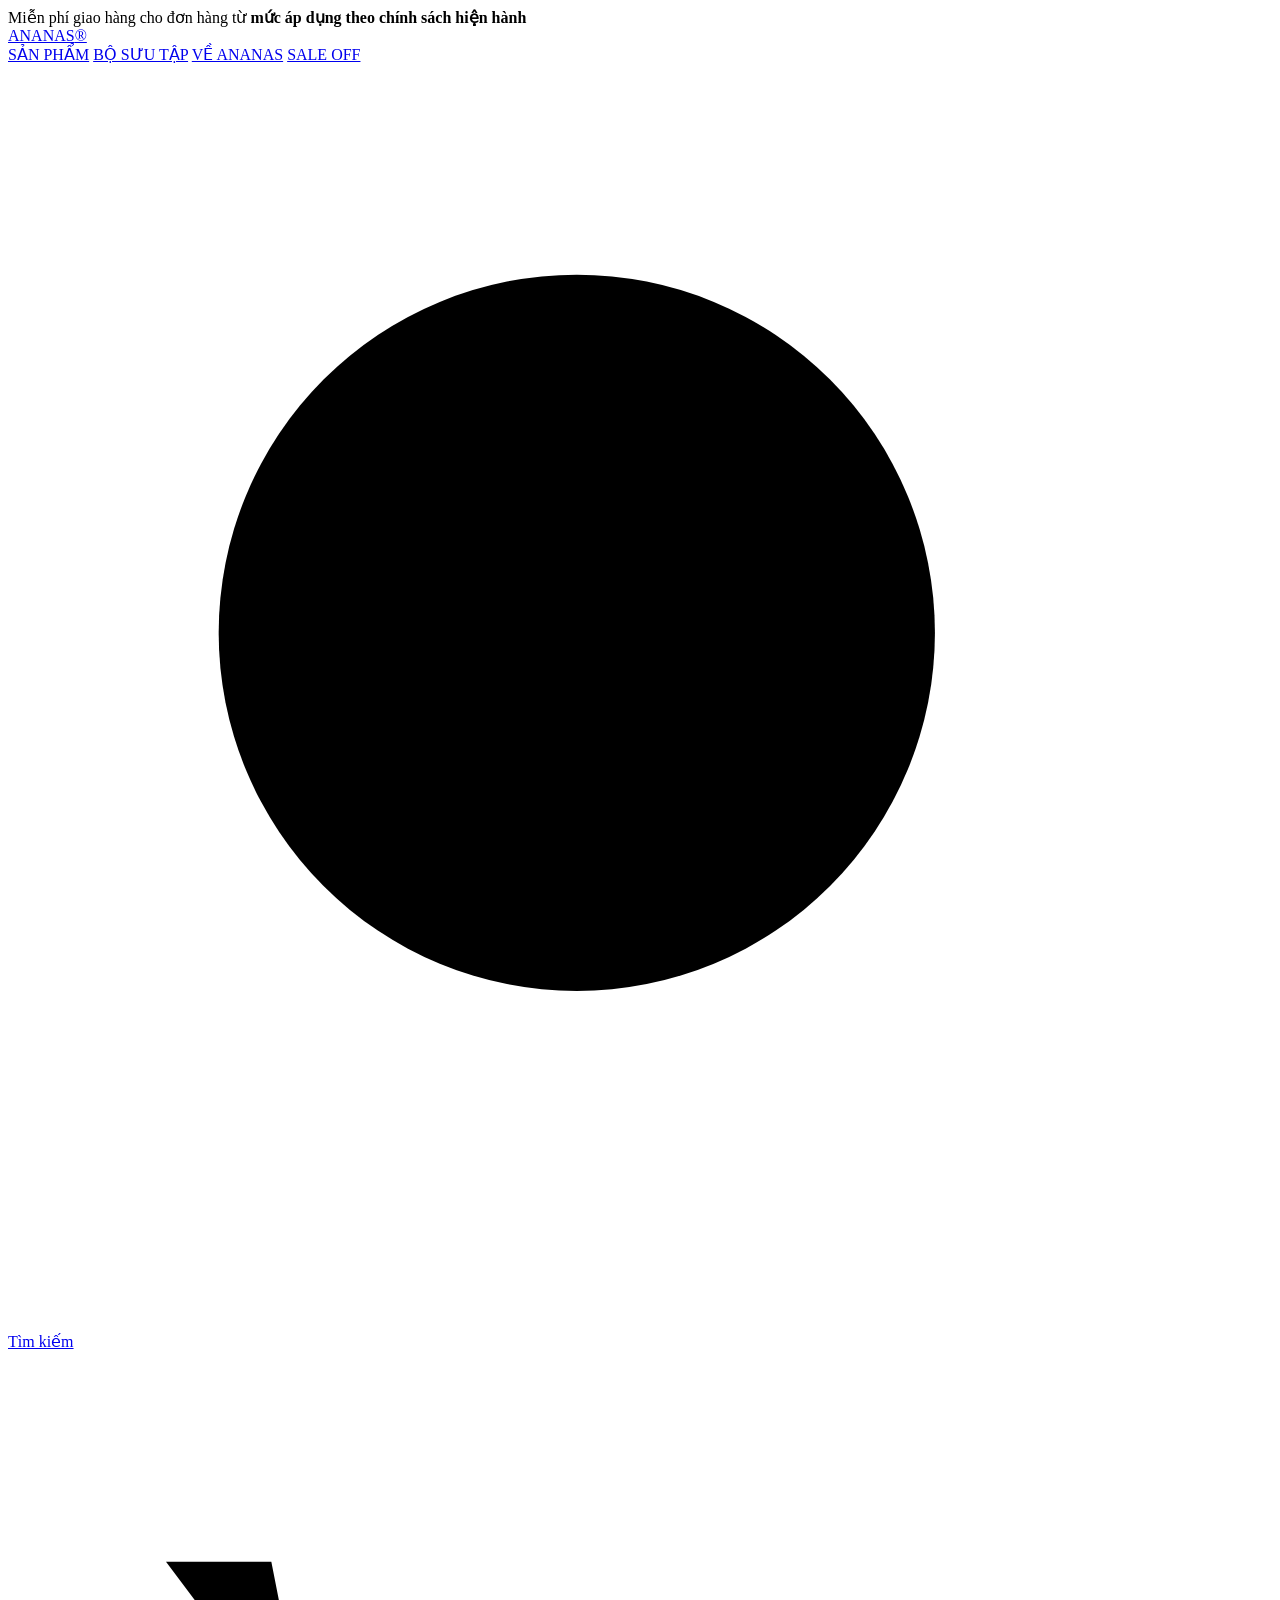
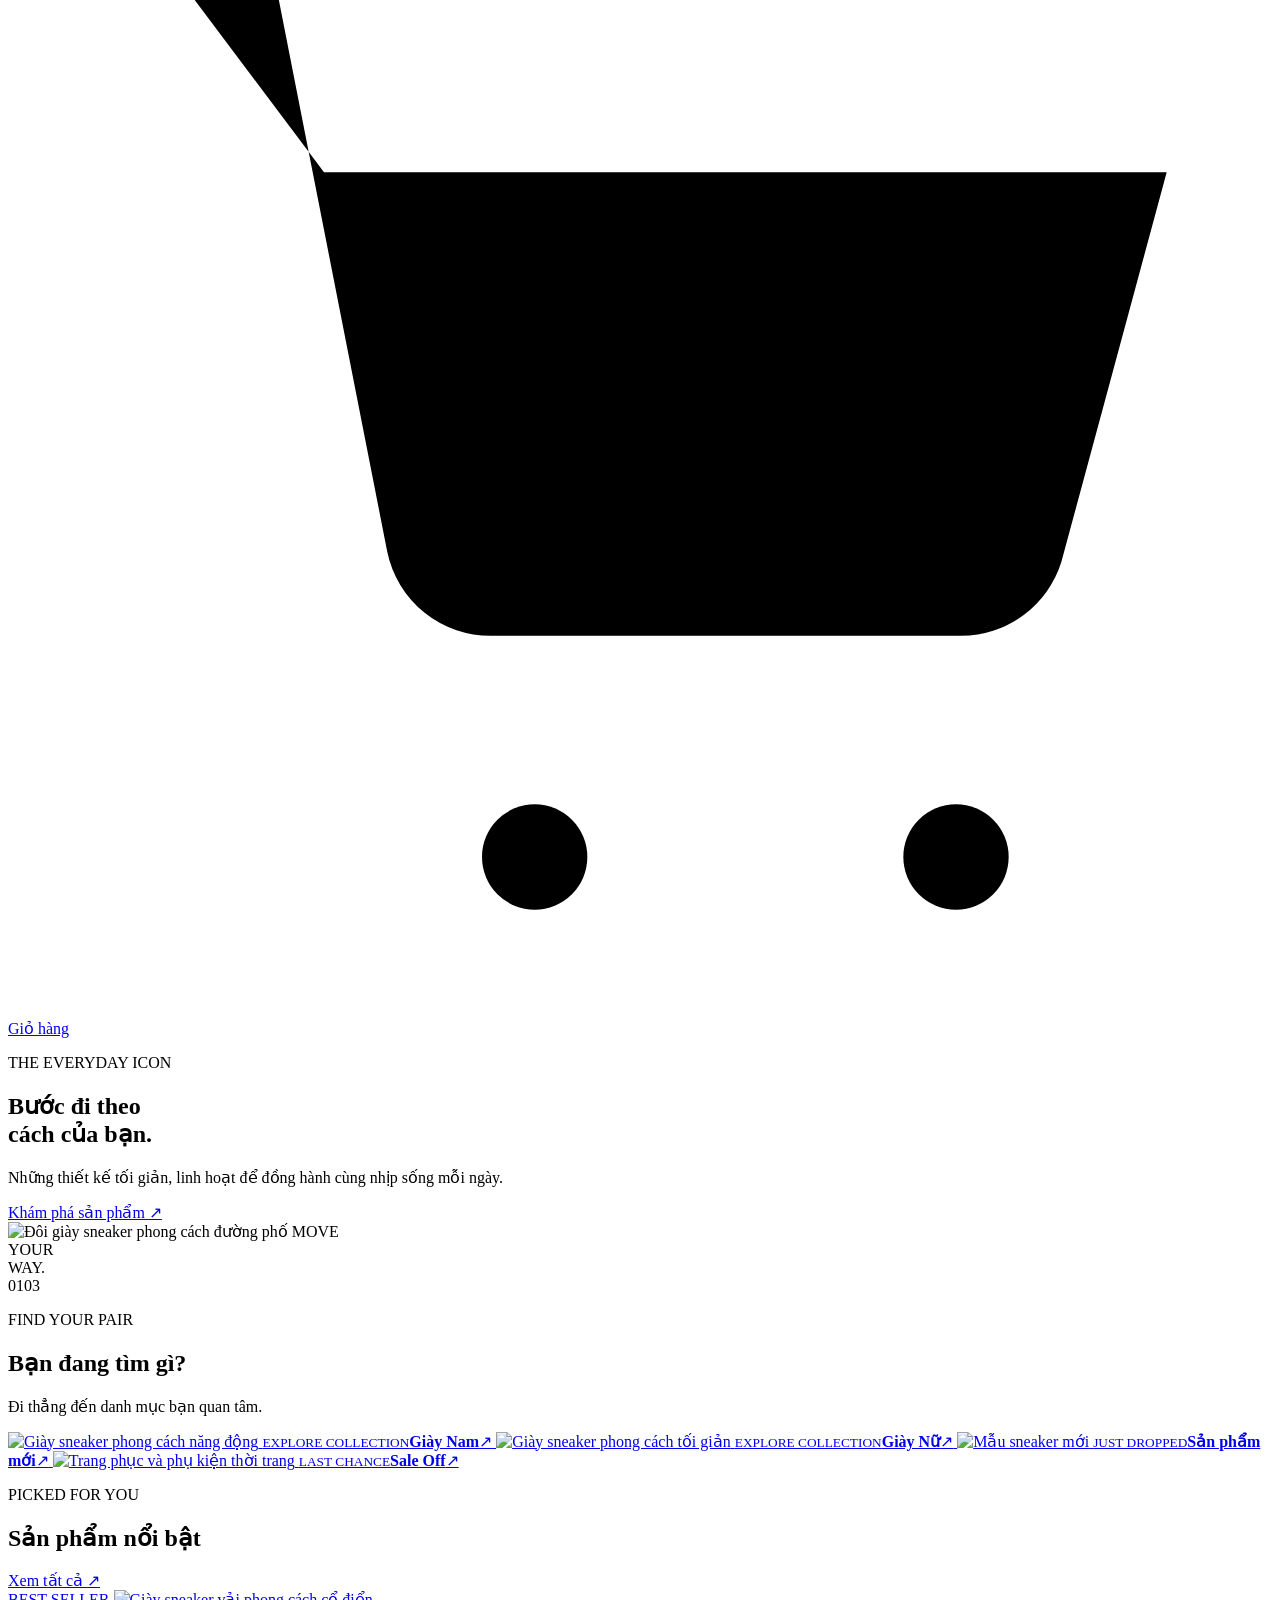
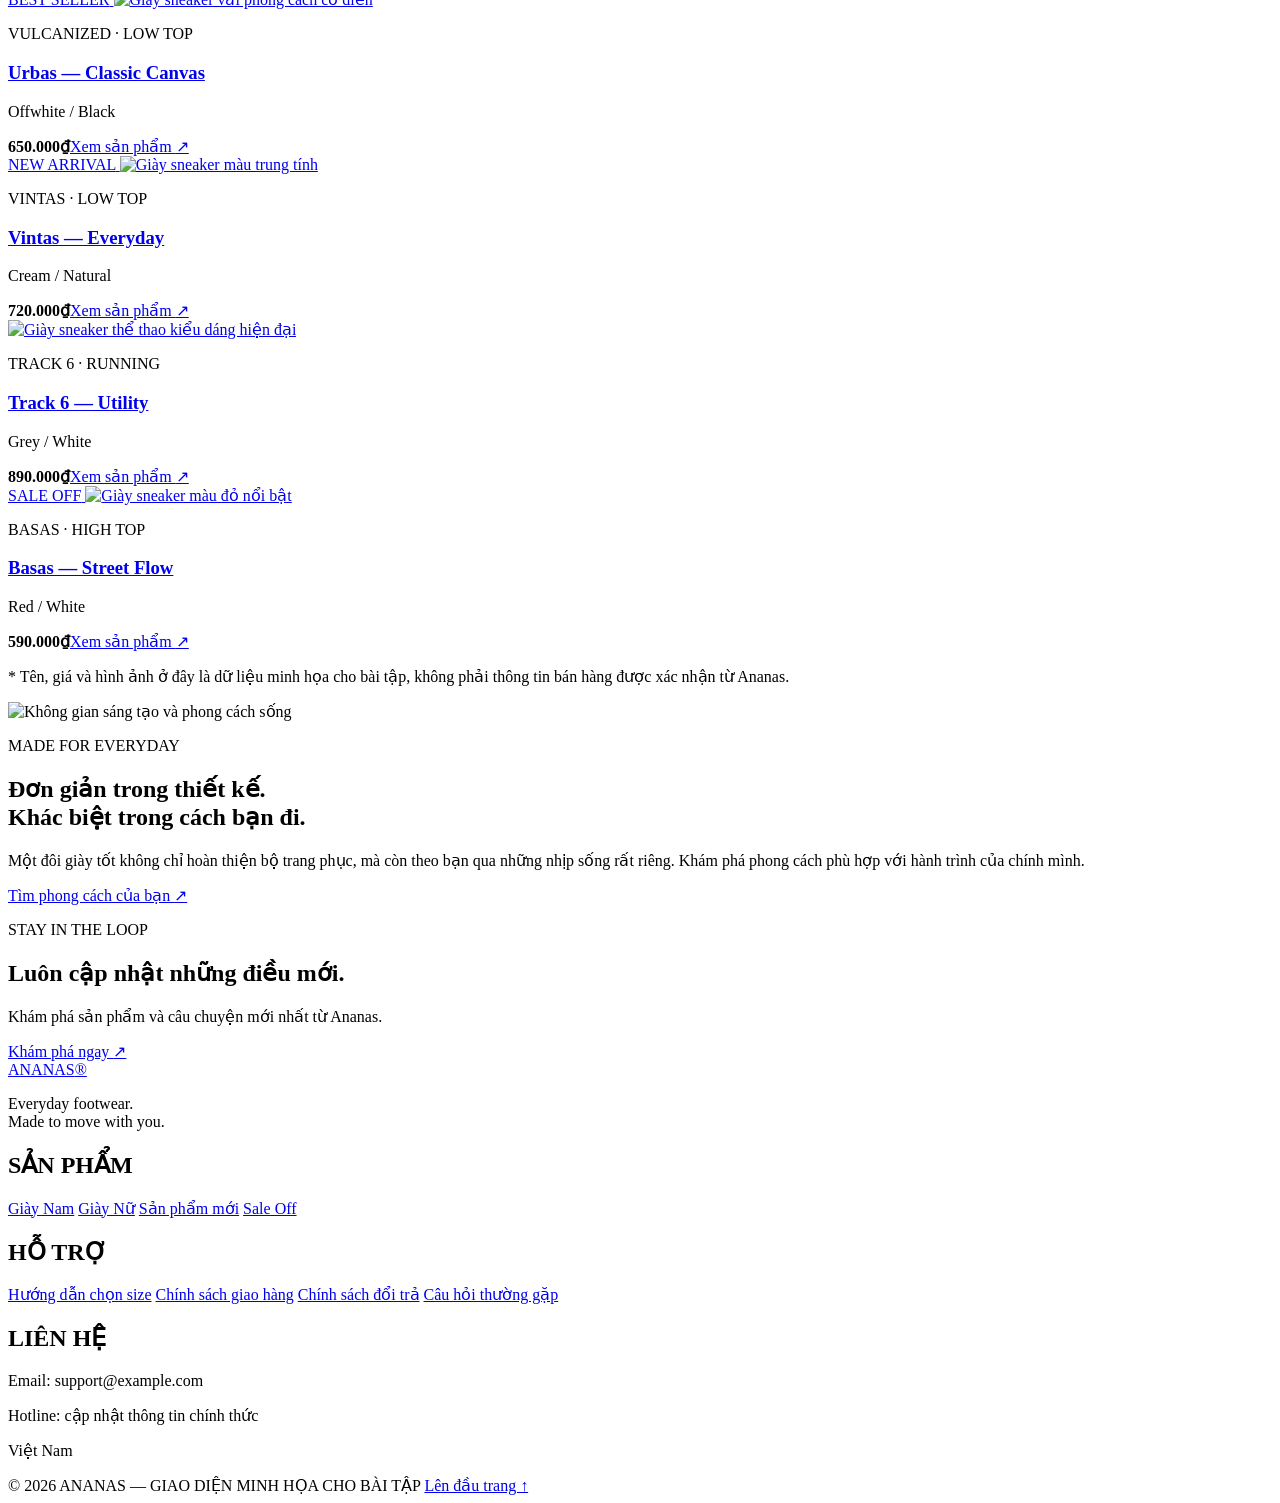
==== ecommerce-ui-improvement/index.html @ dd88a249 "Rename index.html to ecommerce-ui-improvement/index.html" ====
<!DOCTYPE html>
<html lang="vi">
<head>
  <meta charset="UTF-8">
  <meta name="viewport" content="width=device-width, initial-scale=1.0">
  <meta name="description" content="Khám phá giày và phụ kiện Ananas. Tìm nhanh danh mục, xem sản phẩm nổi bật và bộ sưu tập mới.">
  <title>Ananas — Discover Your Everyday</title>

<link rel="preconnect" href="https://fonts.googleapis.com">
<link rel="preconnect" href="https://fonts.gstatic.com" crossorigin>
<link href="https://fonts.googleapis.com/css2?family=Be+Vietnam+Pro:wght@400;500;600;700;800;900&display=swap" rel="stylesheet">

  <link rel="stylesheet" href="style.css">
</head>
<body>
  <!-- Thanh thông báo ngắn -->
  <div class="announcement">
    Miễn phí giao hàng cho đơn hàng từ 						
    <strong>mức áp dụng theo chính sách hiện hành</strong>
  </div>

  <!-- Header: logo, điều hướng và công cụ mua sắm -->
  <header class="site-header">
    <div class="header-inner">
      <a class="brand" href="#" aria-label="Ananas - Trang chủ">ANANAS<span>®</span></a>

      <nav class="main-nav" aria-label="Điều hướng chính">
        <a href="#quick-categories">SẢN PHẨM</a>
        <a href="#featured">BỘ SƯU TẬP</a>
        <a href="#brand-story">VỀ ANANAS</a>
        <a class="nav-sale" href="#quick-categories">SALE OFF</a>
      </nav>

      <div class="header-tools">
        <a class="tool-link" href="#featured" aria-label="Tìm kiếm">
          <svg viewBox="0 0 24 24" aria-hidden="true"><circle cx="10.8" cy="10.8" r="6.8"></circle><path d="m16 16 5 5"></path></svg>
          <span>Tìm kiếm</span>
        </a>
        <a class="tool-link cart-link" href="#featured" aria-label="Giỏ hàng">
          <svg viewBox="0 0 24 24" aria-hidden="true"><path d="M3 4h2l2.2 11.2a2 2 0 0 0 2 1.6h8.9a2 2 0 0 0 1.9-1.4L22 8H6"></path><circle cx="10" cy="21" r="1"></circle><circle cx="18" cy="21" r="1"></circle></svg>
          <span>Giỏ hàng</span>
        </a>
      </div>
    </div>
  </header>

  <main>
    <!-- Banner chính: thông điệp thương hiệu và CTA -->
    <section class="hero" aria-labelledby="hero-title">
      <div class="hero-copy">
        <p class="eyebrow">THE EVERYDAY ICON</p>
        <h1 id="hero-title">Bước đi theo<br>cách của bạn.</h1>
        <p class="hero-description">Những thiết kế tối giản, linh hoạt để đồng hành cùng nhịp sống mỗi ngày.</p>
        <a class="button button-dark" href="#featured">Khám phá sản phẩm <span aria-hidden="true">↗</span></a>
      </div>
      <div class="hero-visual">
        <img src="https://images.unsplash.com/photo-1525966222134-fcfa99b8ae77?auto=format&fit=crop&w=1400&q=85"
             alt="Đôi giày sneaker phong cách đường phố" fetchpriority="high">
        <span class="hero-stamp">MOVE<br>YOUR<br>WAY.</span>
      </div>
      <div class="hero-index"><span>01</span><span class="index-line"></span><span>03</span></div>
    </section>

    <!-- Lối truy cập nhanh được đặt ngay sau banner để giảm thao tác tìm danh mục -->
    <section class="quick-section section-wrap" id="quick-categories" aria-labelledby="quick-title">
      <div class="section-heading">
        <div>
          <p class="eyebrow">FIND YOUR PAIR</p>
          <h2 id="quick-title">Bạn đang tìm gì?</h2>
        </div>
        <p class="section-note">Đi thẳng đến danh mục bạn quan tâm.</p>
      </div>
      <div class="category-grid">
        <a class="category-card category-men" href="#featured">
          <img src="https://images.unsplash.com/photo-1542291026-7eec264c27ff?auto=format&fit=crop&w=900&q=80" alt="Giày sneaker phong cách năng động" loading="lazy">
          <span class="category-overlay"></span>
          <span class="category-copy"><small>EXPLORE COLLECTION</small><strong>Giày Nam</strong><span class="category-arrow">↗</span></span>
        </a>
        <a class="category-card category-women" href="#featured">
          <img src="https://images.unsplash.com/photo-1495555961986-6d4c1ecb7be3?auto=format&fit=crop&w=900&q=80" alt="Giày sneaker phong cách tối giản" loading="lazy">
          <span class="category-overlay"></span>
          <span class="category-copy"><small>EXPLORE COLLECTION</small><strong>Giày Nữ</strong><span class="category-arrow">↗</span></span>
        </a>
        <a class="category-card category-new" href="#featured">
          <img src="https://images.unsplash.com/photo-1552346154-21d32810aba3?auto=format&fit=crop&w=900&q=80" alt="Mẫu sneaker mới" loading="lazy">
          <span class="category-overlay"></span>
          <span class="category-copy"><small>JUST DROPPED</small><strong>Sản phẩm mới</strong><span class="category-arrow">↗</span></span>
        </a>
        <a class="category-card category-sale" href="#featured">
          <img src="https://images.unsplash.com/photo-1551488831-00ddcb6c6bd3?auto=format&fit=crop&w=900&q=80" alt="Trang phục và phụ kiện thời trang" loading="lazy">
          <span class="category-overlay"></span>
          <span class="category-copy"><small>LAST CHANCE</small><strong>Sale Off</strong><span class="category-arrow">↗</span></span>
        </a>
      </div>
    </section>

    <!-- Sản phẩm mẫu: thay ảnh, tên và giá bằng dữ liệu đã xác minh trước khi đăng thật -->
    <section class="featured-section section-wrap" id="featured" aria-labelledby="featured-title">
      <div class="section-heading">
        <div>
          <p class="eyebrow">PICKED FOR YOU</p>
          <h2 id="featured-title">Sản phẩm nổi bật</h2>
        </div>
        <a class="text-link" href="#quick-categories">Xem tất cả <span aria-hidden="true">↗</span></a>
      </div>

      <div class="product-grid">
        <article class="product-card">
          <a class="product-image" href="#featured" aria-label="Xem sản phẩm Urbas">
            <span class="product-label">BEST SELLER</span>
            <img src="https://images.unsplash.com/photo-1525966222134-fcfa99b8ae77?auto=format&fit=crop&w=800&q=80" alt="Giày sneaker vải phong cách cổ điển" loading="lazy">
          </a>
          <div class="product-info">
            <p class="product-category">VULCANIZED · LOW TOP</p>
            <h3><a href="#featured">Urbas — Classic Canvas</a></h3>
            <p class="product-color">Offwhite / Black</p>
            <div class="product-bottom"><strong>650.000₫</strong><a href="#featured" class="product-action">Xem sản phẩm <span>↗</span></a></div>
          </div>
        </article>

        <article class="product-card">
          <a class="product-image" href="#featured" aria-label="Xem sản phẩm Vintas">
            <span class="product-label label-new">NEW ARRIVAL</span>
            <img src="https://images.unsplash.com/photo-1495555961986-6d4c1ecb7be3?auto=format&fit=crop&w=800&q=80" alt="Giày sneaker màu trung tính" loading="lazy">
          </a>
          <div class="product-info">
            <p class="product-category">VINTAS · LOW TOP</p>
            <h3><a href="#featured">Vintas — Everyday</a></h3>
            <p class="product-color">Cream / Natural</p>
            <div class="product-bottom"><strong>720.000₫</strong><a href="#featured" class="product-action">Xem sản phẩm <span>↗</span></a></div>
          </div>
        </article>

        <article class="product-card">
          <a class="product-image" href="#featured" aria-label="Xem sản phẩm Track 6">
            <img src="https://images.unsplash.com/photo-1552346154-21d32810aba3?auto=format&fit=crop&w=800&q=80" alt="Giày sneaker thể thao kiểu dáng hiện đại" loading="lazy">
          </a>
          <div class="product-info">
            <p class="product-category">TRACK 6 · RUNNING</p>
            <h3><a href="#featured">Track 6 — Utility</a></h3>
            <p class="product-color">Grey / White</p>
            <div class="product-bottom"><strong>890.000₫</strong><a href="#featured" class="product-action">Xem sản phẩm <span>↗</span></a></div>
          </div>
        </article>

        <article class="product-card">
          <a class="product-image" href="#featured" aria-label="Xem sản phẩm Basas">
            <span class="product-label label-sale">SALE OFF</span>
            <img src="https://images.unsplash.com/photo-1542291026-7eec264c27ff?auto=format&fit=crop&w=800&q=80" alt="Giày sneaker màu đỏ nổi bật" loading="lazy">
          </a>
          <div class="product-info">
            <p class="product-category">BASAS · HIGH TOP</p>
            <h3><a href="#featured">Basas — Street Flow</a></h3>
            <p class="product-color">Red / White</p>
            <div class="product-bottom"><strong>590.000₫</strong><a href="#featured" class="product-action">Xem sản phẩm <span>↗</span></a></div>
          </div>
        </article>
      </div>
      <p class="demo-note">* Tên, giá và hình ảnh ở đây là dữ liệu minh họa cho bài tập, không phải thông tin bán hàng được xác nhận từ Ananas.</p>
    </section>

    <!-- Khu vực quảng bá thương hiệu -->
    <section class="story-section" id="brand-story">
      <div class="story-image">
        <img src="https://images.unsplash.com/photo-1520256862855-398228c41684?auto=format&fit=crop&w=1400&q=85" alt="Không gian sáng tạo và phong cách sống" loading="lazy">
      </div>
      <div class="story-copy">
        <p class="eyebrow">MADE FOR EVERYDAY</p>
        <h2>Đơn giản trong thiết kế.<br>Khác biệt trong cách bạn đi.</h2>
        <p>Một đôi giày tốt không chỉ hoàn thiện bộ trang phục, mà còn theo bạn qua những nhịp sống rất riêng. Khám phá phong cách phù hợp với hành trình của chính mình.</p>
        <a class="button button-outline" href="#quick-categories">Tìm phong cách của bạn <span aria-hidden="true">↗</span></a>
      </div>
    </section>

    <!-- Lối dẫn nhanh thứ hai hỗ trợ người dùng tiếp tục khám phá -->
    <section class="newsletter-strip section-wrap">
      <div>
        <p class="eyebrow">STAY IN THE LOOP</p>
        <h2>Luôn cập nhật những điều mới.</h2>
        <p>Khám phá sản phẩm và câu chuyện mới nhất từ Ananas.</p>
      </div>
      <a class="button button-dark" href="#quick-categories">Khám phá ngay <span aria-hidden="true">↗</span></a>
    </section>
  </main>

  <!-- Footer: liên kết hỗ trợ và thông tin thương hiệu -->
  <footer class="site-footer">
    <div class="footer-main">
      <div class="footer-brand">
        <a class="brand brand-light" href="#" aria-label="Ananas - Trang chủ">ANANAS<span>®</span></a>
        <p>Everyday footwear.<br>Made to move with you.</p>
      </div>
      <div class="footer-column">
        <h2>SẢN PHẨM</h2>
        <a href="#quick-categories">Giày Nam</a>
        <a href="#quick-categories">Giày Nữ</a>
        <a href="#quick-categories">Sản phẩm mới</a>
        <a href="#quick-categories">Sale Off</a>
      </div>
      <div class="footer-column">
        <h2>HỖ TRỢ</h2>
        <a href="#brand-story">Hướng dẫn chọn size</a>
        <a href="#brand-story">Chính sách giao hàng</a>
        <a href="#brand-story">Chính sách đổi trả</a>
        <a href="#brand-story">Câu hỏi thường gặp</a>
      </div>
      <div class="footer-column">
        <h2>LIÊN HỆ</h2>
        <p>Email: support@example.com</p>
        <p>Hotline: cập nhật thông tin chính thức</p>
        <p>Việt Nam</p>
      </div>
    </div>
    <div class="footer-bottom">
      <span>© 2026 ANANAS — GIAO DIỆN MINH HỌA CHO BÀI TẬP</span>
      <a href="#">Lên đầu trang ↑</a>
    </div>
  </footer>
</body>
</html>
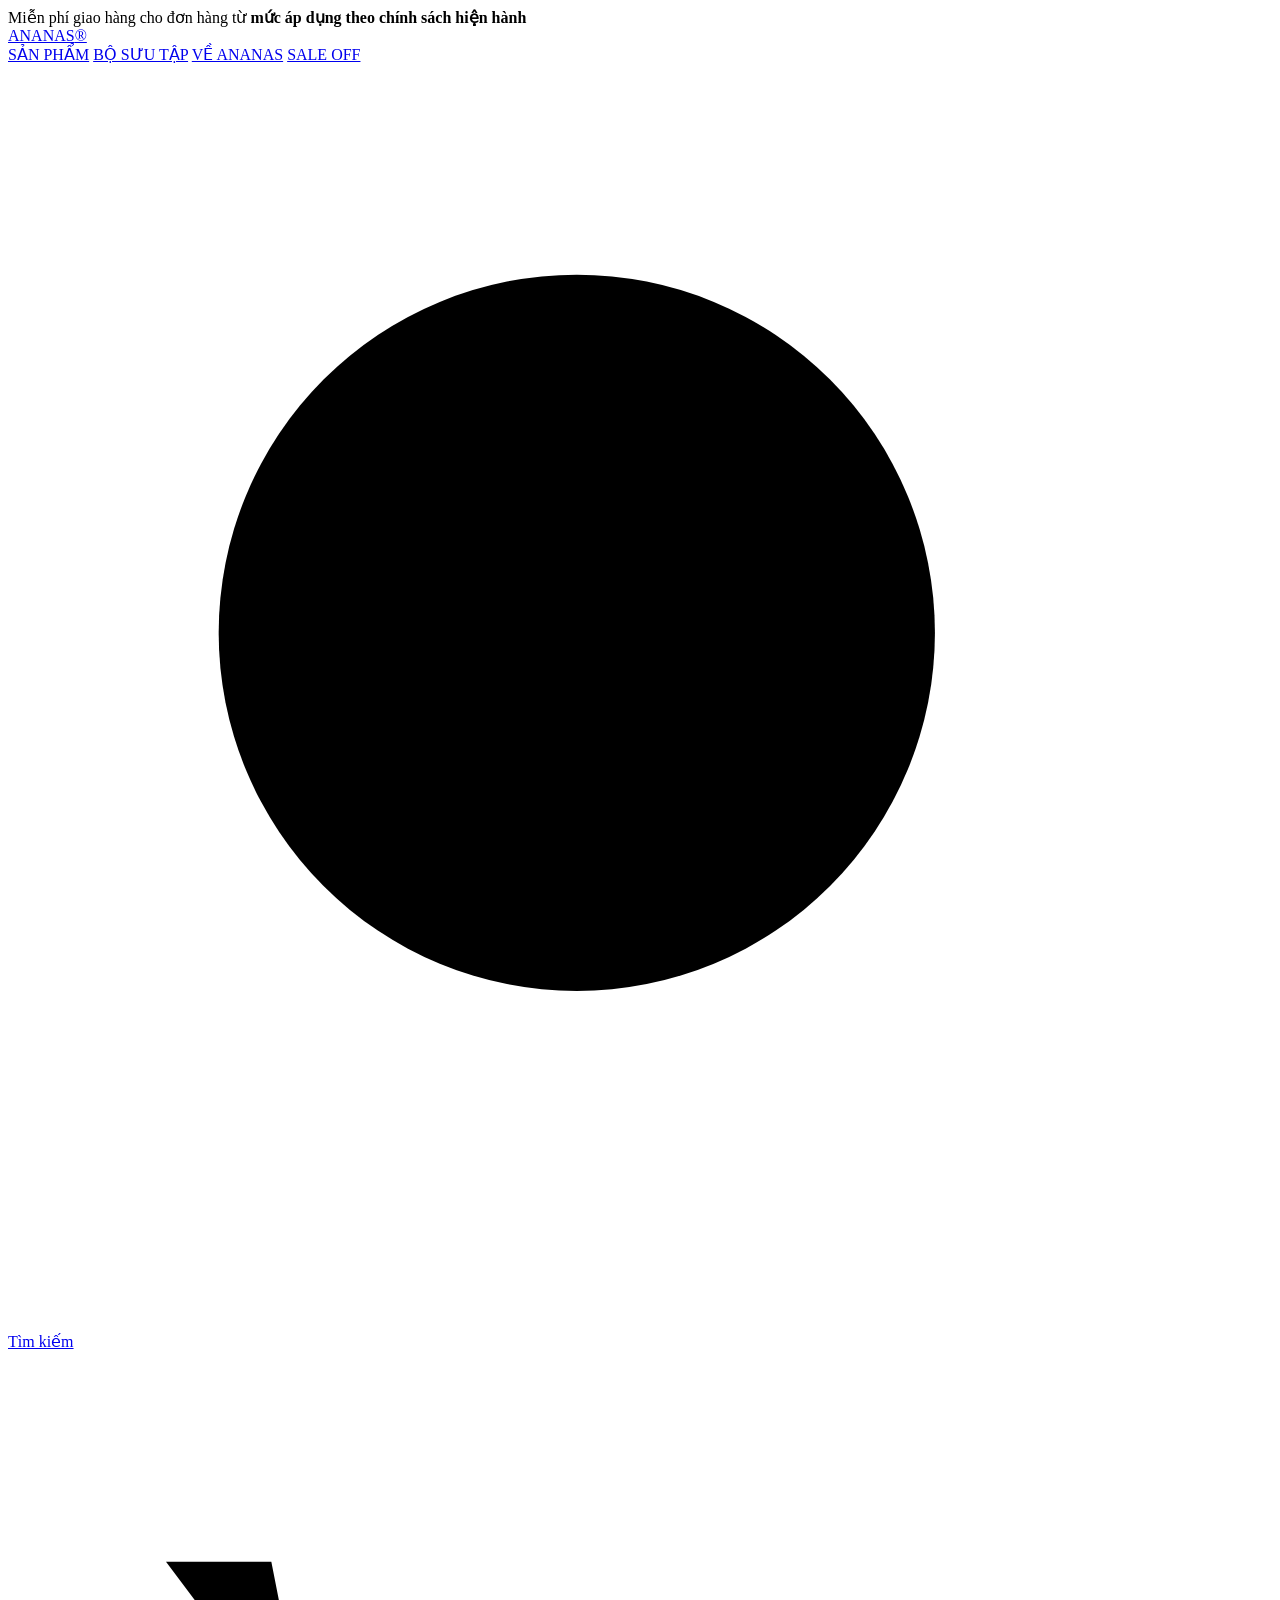
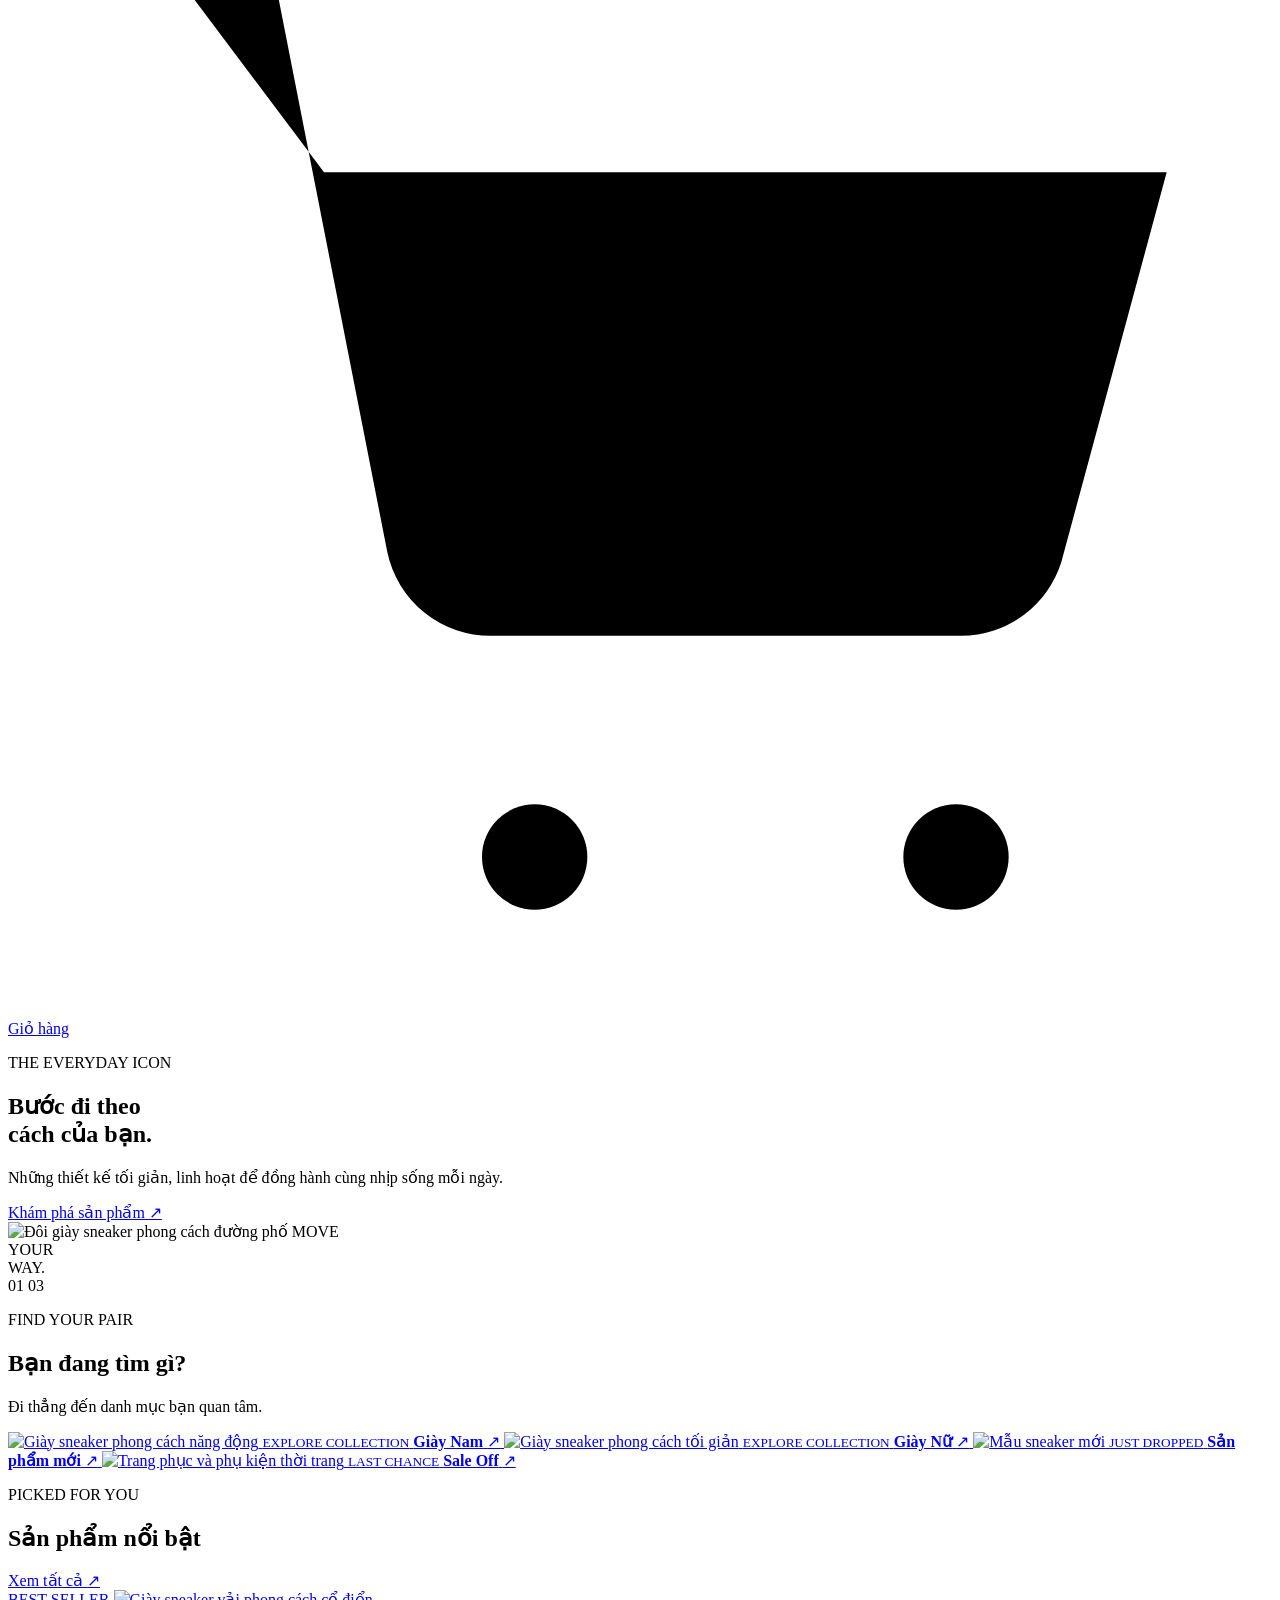
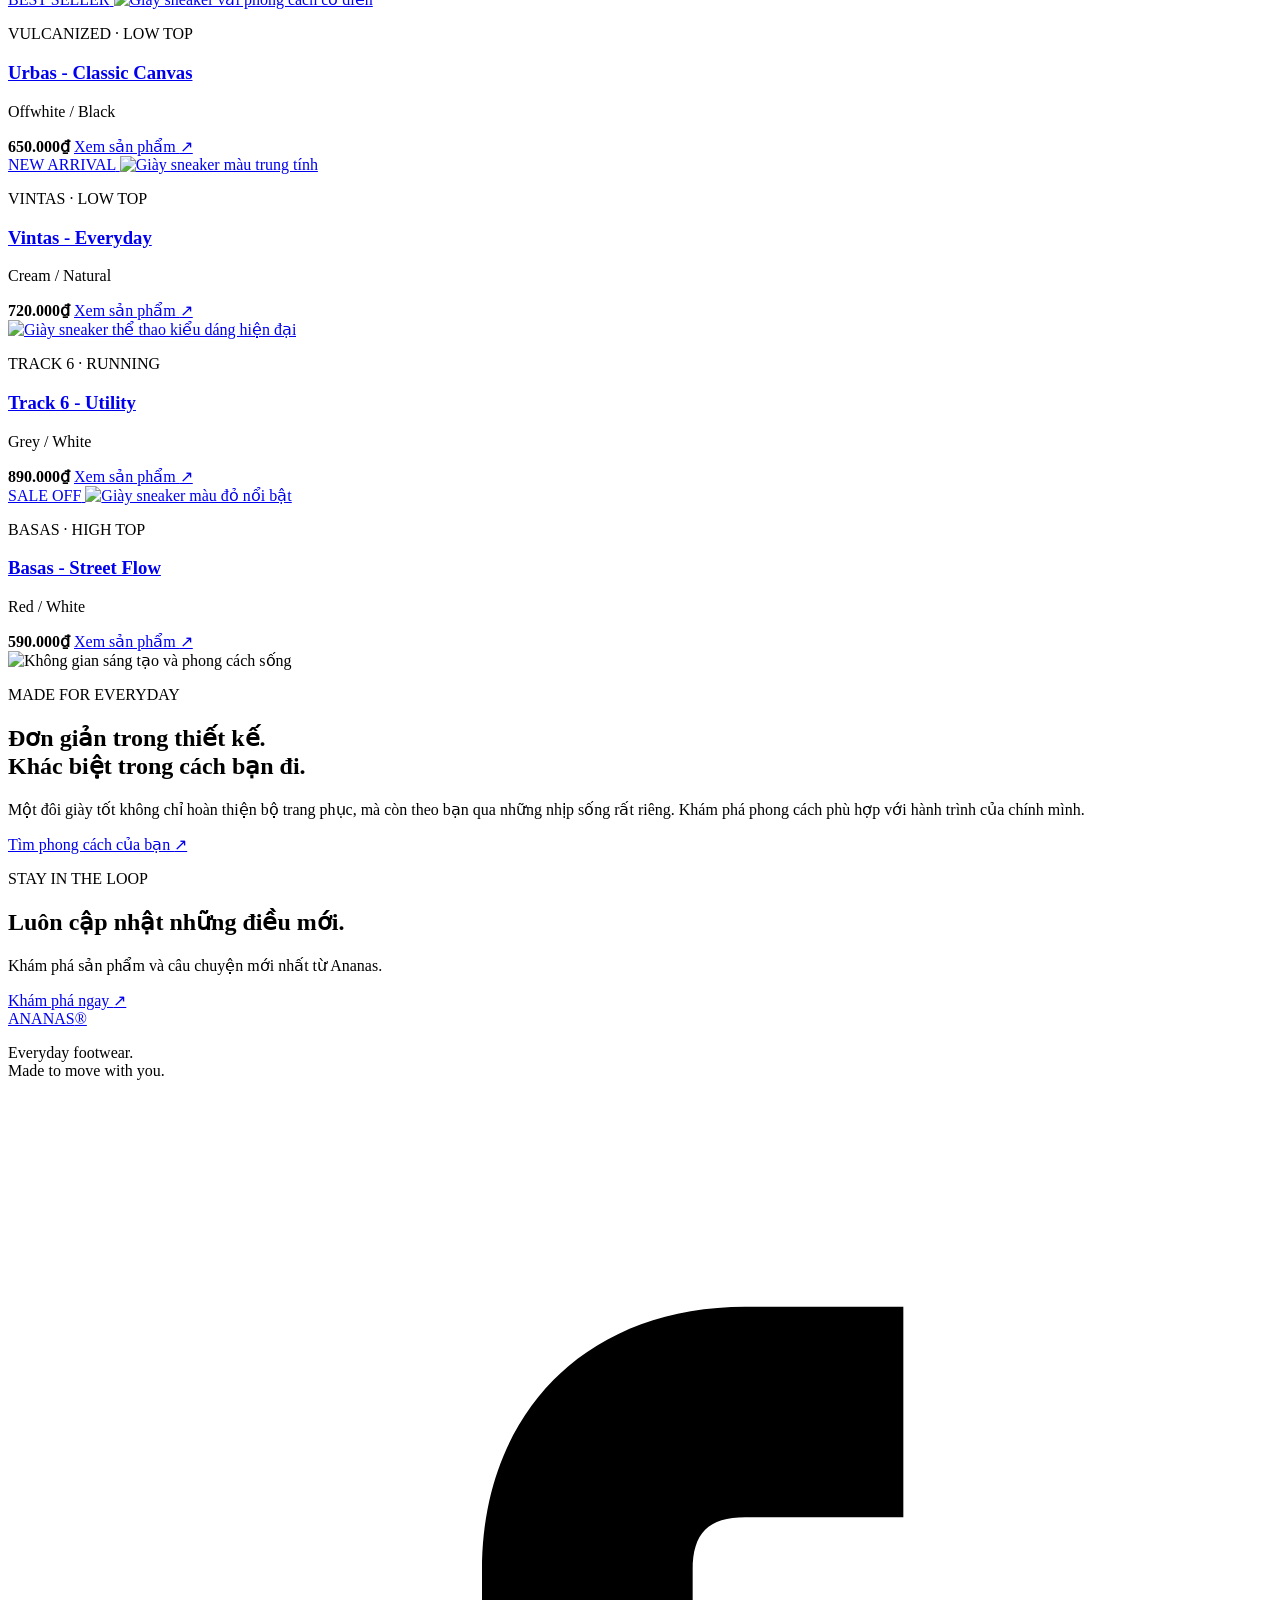
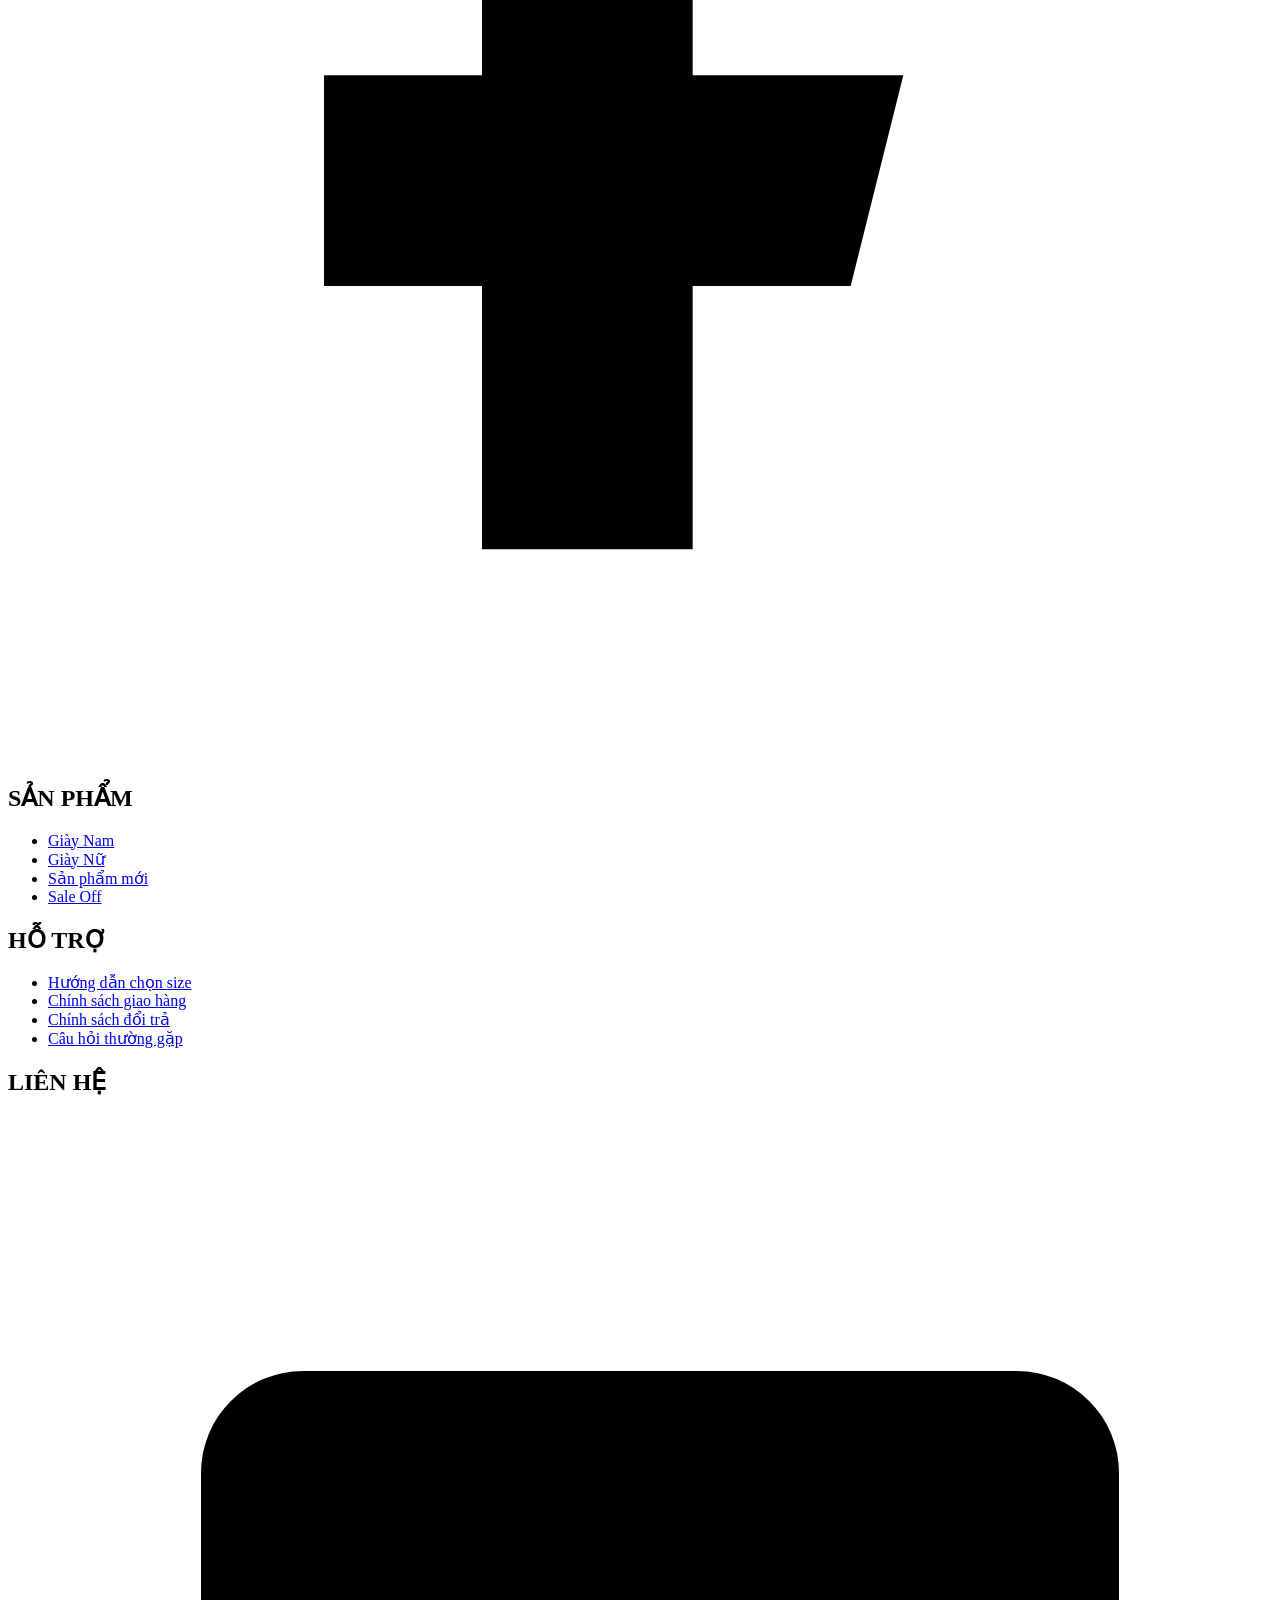
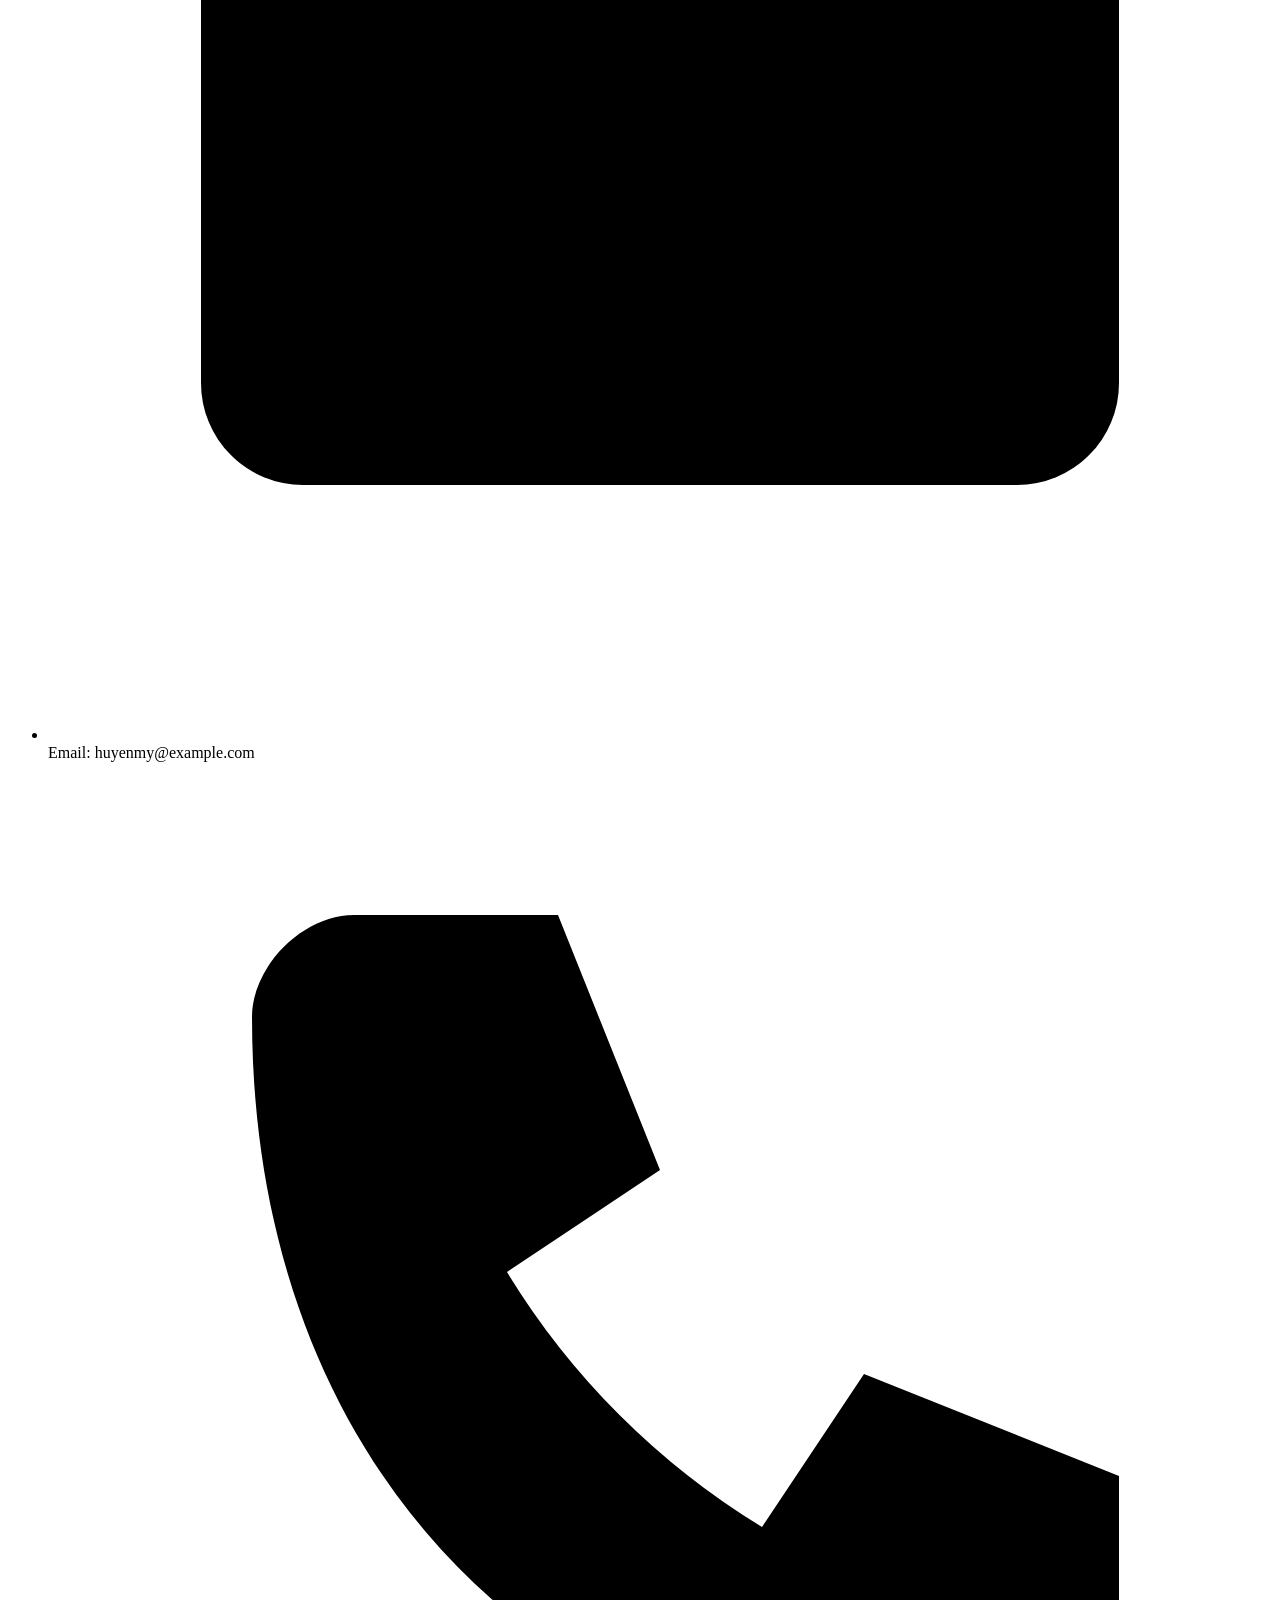
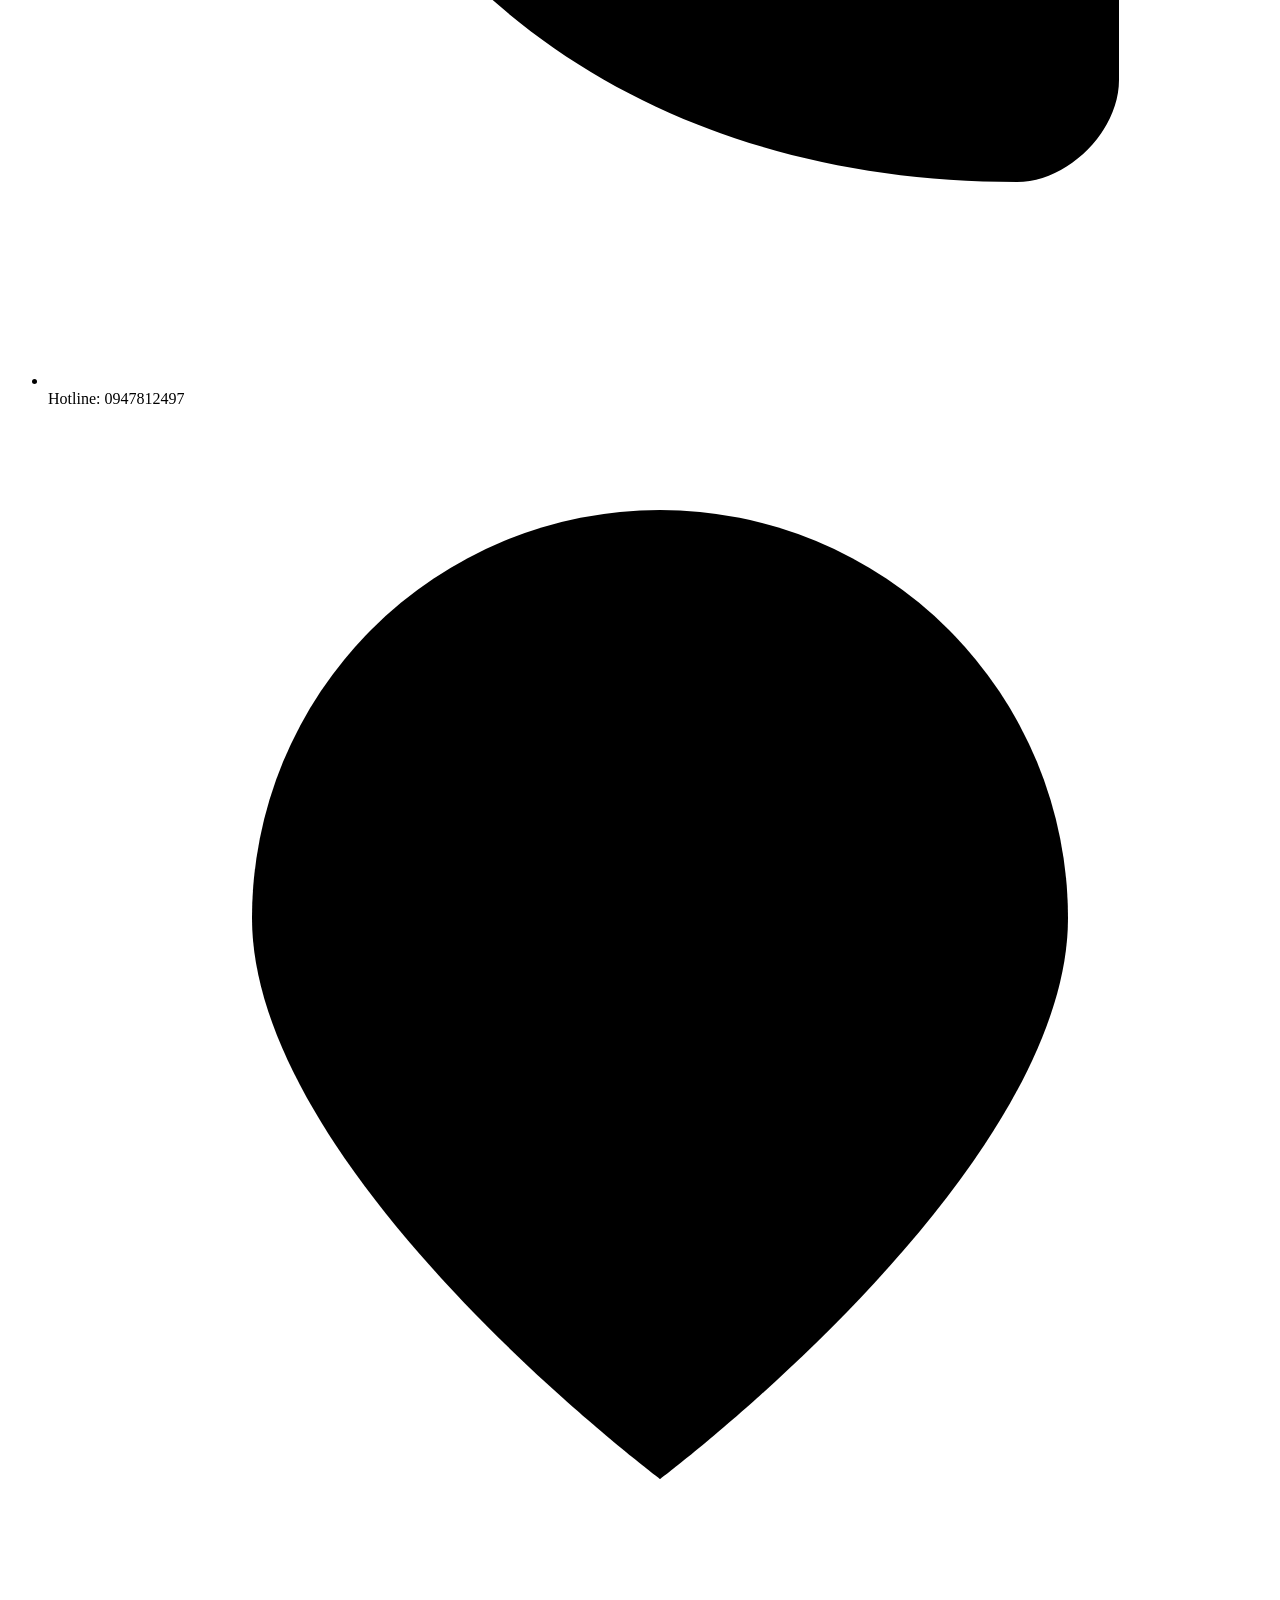
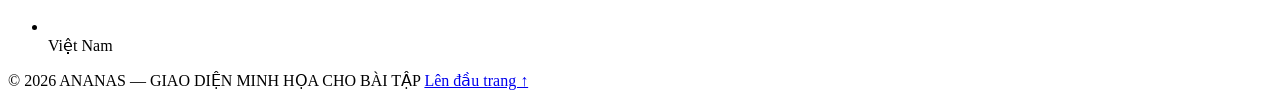
==== commit 7d07a1cf: "Update print statement from 'Hello' to 'Goodbye'" ====
--- a/ecommerce-ui-improvement/index.html
+++ b/ecommerce-ui-improvement/index.html
@@ -1,220 +1,541 @@
+
 <!DOCTYPE html>
 <html lang="vi">
 <head>
-  <meta charset="UTF-8">
-  <meta name="viewport" content="width=device-width, initial-scale=1.0">
-  <meta name="description" content="Khám phá giày và phụ kiện Ananas. Tìm nhanh danh mục, xem sản phẩm nổi bật và bộ sưu tập mới.">
-  <title>Ananas — Discover Your Everyday</title>
-
-<link rel="preconnect" href="https://fonts.googleapis.com">
-<link rel="preconnect" href="https://fonts.gstatic.com" crossorigin>
-<link href="https://fonts.googleapis.com/css2?family=Be+Vietnam+Pro:wght@400;500;600;700;800;900&display=swap" rel="stylesheet">
-
-  <link rel="stylesheet" href="style.css">
+    <meta charset="UTF-8">
+    <meta name="viewport" content="width=device-width, initial-scale=1.0">
+    <meta name="description" content="Khám phá giày và phụ kiện Ananas. Tìm nhanh danh mục, xem sản phẩm nổi bật và bộ sưu tập mới.">
+
+    <title>Ananas — Discover Your Everyday</title>
+
+    <!-- Google Fonts -->
+    <link rel="preconnect" href="https://fonts.googleapis.com">
+    <link rel="preconnect" href="https://fonts.gstatic.com" crossorigin>
+    <link
+        href="https://fonts.googleapis.com/css2?family=Be+Vietnam+Pro:wght@400;500;600;700;800;900&display=swap"
+        rel="stylesheet"
+    >
+
+    <!-- CSS chính -->
+    <link rel="stylesheet" href="style.css">
 </head>
-<body>
-  <!-- Thanh thông báo ngắn -->
-  <div class="announcement">
-    Miễn phí giao hàng cho đơn hàng từ 						
-    <strong>mức áp dụng theo chính sách hiện hành</strong>
-  </div>
-
-  <!-- Header: logo, điều hướng và công cụ mua sắm -->
-  <header class="site-header">
-    <div class="header-inner">
-      <a class="brand" href="#" aria-label="Ananas - Trang chủ">ANANAS<span>®</span></a>
-
-      <nav class="main-nav" aria-label="Điều hướng chính">
-        <a href="#quick-categories">SẢN PHẨM</a>
-        <a href="#featured">BỘ SƯU TẬP</a>
-        <a href="#brand-story">VỀ ANANAS</a>
-        <a class="nav-sale" href="#quick-categories">SALE OFF</a>
-      </nav>
-
-      <div class="header-tools">
-        <a class="tool-link" href="#featured" aria-label="Tìm kiếm">
-          <svg viewBox="0 0 24 24" aria-hidden="true"><circle cx="10.8" cy="10.8" r="6.8"></circle><path d="m16 16 5 5"></path></svg>
-          <span>Tìm kiếm</span>
-        </a>
-        <a class="tool-link cart-link" href="#featured" aria-label="Giỏ hàng">
-          <svg viewBox="0 0 24 24" aria-hidden="true"><path d="M3 4h2l2.2 11.2a2 2 0 0 0 2 1.6h8.9a2 2 0 0 0 1.9-1.4L22 8H6"></path><circle cx="10" cy="21" r="1"></circle><circle cx="18" cy="21" r="1"></circle></svg>
-          <span>Giỏ hàng</span>
-        </a>
-      </div>
+
+<body id="top">
+
+    <!-- 1. ANNOUNCEMENT BAR -->
+    <div class="announcement">
+        Miễn phí giao hàng cho đơn hàng từ
+        <strong>mức áp dụng theo chính sách hiện hành</strong>
     </div>
-  </header>
-
-  <main>
-    <!-- Banner chính: thông điệp thương hiệu và CTA -->
-    <section class="hero" aria-labelledby="hero-title">
-      <div class="hero-copy">
-        <p class="eyebrow">THE EVERYDAY ICON</p>
-        <h1 id="hero-title">Bước đi theo<br>cách của bạn.</h1>
-        <p class="hero-description">Những thiết kế tối giản, linh hoạt để đồng hành cùng nhịp sống mỗi ngày.</p>
-        <a class="button button-dark" href="#featured">Khám phá sản phẩm <span aria-hidden="true">↗</span></a>
-      </div>
-      <div class="hero-visual">
-        <img src="https://images.unsplash.com/photo-1525966222134-fcfa99b8ae77?auto=format&fit=crop&w=1400&q=85"
-             alt="Đôi giày sneaker phong cách đường phố" fetchpriority="high">
-        <span class="hero-stamp">MOVE<br>YOUR<br>WAY.</span>
-      </div>
-      <div class="hero-index"><span>01</span><span class="index-line"></span><span>03</span></div>
-    </section>
-
-    <!-- Lối truy cập nhanh được đặt ngay sau banner để giảm thao tác tìm danh mục -->
-    <section class="quick-section section-wrap" id="quick-categories" aria-labelledby="quick-title">
-      <div class="section-heading">
-        <div>
-          <p class="eyebrow">FIND YOUR PAIR</p>
-          <h2 id="quick-title">Bạn đang tìm gì?</h2>
+
+
+    <!-- 2. HEADER -->
+    <header class="site-header">
+        <div class="header-inner">
+
+            <!-- Logo -->
+            <a class="brand" href="#top" aria-label="Ananas - Trang chủ">
+                ANANAS<span>®</span>
+            </a>
+
+            <!-- Menu điều hướng -->
+            <nav class="main-nav" aria-label="Điều hướng chính">
+                <a href="#quick-categories">SẢN PHẨM</a>
+                <a href="#featured">BỘ SƯU TẬP</a>
+                <a href="#brand-story">VỀ ANANAS</a>
+                <a class="nav-sale" href="#quick-categories">SALE OFF</a>
+            </nav>
+
+            <!-- Công cụ mua sắm -->
+            <div class="header-tools">
+
+                <!-- Tìm kiếm -->
+                <a class="tool-link" href="#featured" aria-label="Tìm kiếm sản phẩm">
+                    <svg viewBox="0 0 24 24" aria-hidden="true">
+                        <circle cx="10.8" cy="10.8" r="6.8"></circle>
+                        <path d="m16 16 5 5"></path>
+                    </svg>
+                    <span>Tìm kiếm</span>
+                </a>
+
+                <!-- Giỏ hàng -->
+                <a class="tool-link cart-link" href="#featured" aria-label="Giỏ hàng">
+                    <svg viewBox="0 0 24 24" aria-hidden="true">
+                        <path d="M3 4h2l2.2 11.2a2 2 0 0 0 2 1.6h8.9a2 2 0 0 0 1.9-1.4L22 8H6"></path>
+                        <circle cx="10" cy="21" r="1"></circle>
+                        <circle cx="18" cy="21" r="1"></circle>
+                    </svg>
+                    <span>Giỏ hàng</span>
+                </a>
+
+            </div>
         </div>
-        <p class="section-note">Đi thẳng đến danh mục bạn quan tâm.</p>
-      </div>
-      <div class="category-grid">
-        <a class="category-card category-men" href="#featured">
-          <img src="https://images.unsplash.com/photo-1542291026-7eec264c27ff?auto=format&fit=crop&w=900&q=80" alt="Giày sneaker phong cách năng động" loading="lazy">
-          <span class="category-overlay"></span>
-          <span class="category-copy"><small>EXPLORE COLLECTION</small><strong>Giày Nam</strong><span class="category-arrow">↗</span></span>
-        </a>
-        <a class="category-card category-women" href="#featured">
-          <img src="https://images.unsplash.com/photo-1495555961986-6d4c1ecb7be3?auto=format&fit=crop&w=900&q=80" alt="Giày sneaker phong cách tối giản" loading="lazy">
-          <span class="category-overlay"></span>
-          <span class="category-copy"><small>EXPLORE COLLECTION</small><strong>Giày Nữ</strong><span class="category-arrow">↗</span></span>
-        </a>
-        <a class="category-card category-new" href="#featured">
-          <img src="https://images.unsplash.com/photo-1552346154-21d32810aba3?auto=format&fit=crop&w=900&q=80" alt="Mẫu sneaker mới" loading="lazy">
-          <span class="category-overlay"></span>
-          <span class="category-copy"><small>JUST DROPPED</small><strong>Sản phẩm mới</strong><span class="category-arrow">↗</span></span>
-        </a>
-        <a class="category-card category-sale" href="#featured">
-          <img src="https://images.unsplash.com/photo-1551488831-00ddcb6c6bd3?auto=format&fit=crop&w=900&q=80" alt="Trang phục và phụ kiện thời trang" loading="lazy">
-          <span class="category-overlay"></span>
-          <span class="category-copy"><small>LAST CHANCE</small><strong>Sale Off</strong><span class="category-arrow">↗</span></span>
-        </a>
-      </div>
-    </section>
-
-    <!-- Sản phẩm mẫu: thay ảnh, tên và giá bằng dữ liệu đã xác minh trước khi đăng thật -->
-    <section class="featured-section section-wrap" id="featured" aria-labelledby="featured-title">
-      <div class="section-heading">
-        <div>
-          <p class="eyebrow">PICKED FOR YOU</p>
-          <h2 id="featured-title">Sản phẩm nổi bật</h2>
+    </header>
+
+
+    <!-- 3. MAIN CONTENT -->
+    <main>
+
+        <!-- 3.1 HERO BANNER -->
+        <section class="hero" aria-labelledby="hero-title">
+
+            <div class="hero-copy">
+                <p class="eyebrow">THE EVERYDAY ICON</p>
+
+                <h1 id="hero-title">
+                    Bước đi theo<br>
+                    cách của bạn.
+                </h1>
+
+                <p class="hero-description">
+                    Những thiết kế tối giản, linh hoạt để đồng hành cùng nhịp sống mỗi ngày.
+                </p>
+
+                <a class="button button-dark" href="#featured">
+                    Khám phá sản phẩm
+                    <span aria-hidden="true">↗</span>
+                </a>
+            </div>
+
+            <div class="hero-visual">
+                <img
+                    src="https://images.unsplash.com/photo-1525966222134-fcfa99b8ae77?auto=format&fit=crop&w=1400&q=85"
+                    alt="Đôi giày sneaker phong cách đường phố"
+                    fetchpriority="high"
+                >
+
+                <span class="hero-stamp">
+                    MOVE<br>
+                    YOUR<br>
+                    WAY.
+                </span>
+            </div>
+
+            <div class="hero-index" aria-label="Banner 1 trên 3">
+                <span>01</span>
+                <span class="index-line"></span>
+                <span>03</span>
+            </div>
+
+        </section>
+
+
+        <!-- 3.2 QUICK CATEGORIES -->
+        <section
+            class="quick-section section-wrap"
+            id="quick-categories"
+            aria-labelledby="quick-title"
+        >
+
+            <div class="section-heading">
+                <div>
+                    <p class="eyebrow">FIND YOUR PAIR</p>
+                    <h2 id="quick-title">Bạn đang tìm gì?</h2>
+                </div>
+
+                <p class="section-note">
+                    Đi thẳng đến danh mục bạn quan tâm.
+                </p>
+            </div>
+
+            <!-- Danh sách danh mục -->
+            <div class="category-grid">
+
+                <a class="category-card category-men" href="#featured">
+                    <img
+                        src="https://images.unsplash.com/photo-1542291026-7eec264c27ff?auto=format&fit=crop&w=900&q=80"
+                        alt="Giày sneaker phong cách năng động"
+                        loading="lazy"
+                    >
+
+                    <span class="category-overlay" aria-hidden="true"></span>
+
+                    <span class="category-copy">
+                        <small>EXPLORE COLLECTION</small>
+                        <strong>Giày Nam</strong>
+                        <span class="category-arrow" aria-hidden="true">↗</span>
+                    </span>
+                </a>
+
+                <a class="category-card category-women" href="#featured">
+                    <img
+                        src="https://images.unsplash.com/photo-1495555961986-6d4c1ecb7be3?auto=format&fit=crop&w=900&q=80"
+                        alt="Giày sneaker phong cách tối giản"
+                        loading="lazy"
+                    >
+
+                    <span class="category-overlay" aria-hidden="true"></span>
+
+                    <span class="category-copy">
+                        <small>EXPLORE COLLECTION</small>
+                        <strong>Giày Nữ</strong>
+                        <span class="category-arrow" aria-hidden="true">↗</span>
+                    </span>
+                </a>
+
+                <a class="category-card category-new" href="#featured">
+                    <img
+                        src="https://images.unsplash.com/photo-1552346154-21d32810aba3?auto=format&fit=crop&w=900&q=80"
+                        alt="Mẫu sneaker mới"
+                        loading="lazy"
+                    >
+
+                    <span class="category-overlay" aria-hidden="true"></span>
+
+                    <span class="category-copy">
+                        <small>JUST DROPPED</small>
+                        <strong>Sản phẩm mới</strong>
+                        <span class="category-arrow" aria-hidden="true">↗</span>
+                    </span>
+                </a>
+
+                <a class="category-card category-sale" href="#featured">
+                    <img
+                        src="https://images.unsplash.com/photo-1551488831-00ddcb6c6bd3?auto=format&fit=crop&w=900&q=80"
+                        alt="Trang phục và phụ kiện thời trang"
+                        loading="lazy"
+                    >
+
+                    <span class="category-overlay" aria-hidden="true"></span>
+
+                    <span class="category-copy">
+                        <small>LAST CHANCE</small>
+                        <strong>Sale Off</strong>
+                        <span class="category-arrow" aria-hidden="true">↗</span>
+                    </span>
+                </a>
+
+            </div>
+        </section>
+
+
+        <!-- 3.3 FEATURED PRODUCTS -->
+        <section
+            class="featured-section section-wrap"
+            id="featured"
+            aria-labelledby="featured-title"
+        >
+
+            <div class="section-heading">
+                <div>
+                    <p class="eyebrow">PICKED FOR YOU</p>
+                    <h2 id="featured-title">Sản phẩm nổi bật</h2>
+                </div>
+
+                <a class="text-link" href="#quick-categories">
+                    Xem tất cả
+                    <span aria-hidden="true">↗</span>
+                </a>
+            </div>
+
+            <!-- Danh sách sản phẩm -->
+            <div class="product-grid">
+
+                <!-- Sản phẩm 1 -->
+                <article class="product-card">
+                    <a class="product-image" href="#featured" aria-label="Xem sản phẩm Urbas">
+                        <span class="product-label">BEST SELLER</span>
+
+                        <img
+                            src="https://images.unsplash.com/photo-1525966222134-fcfa99b8ae77?auto=format&fit=crop&w=800&q=80"
+                            alt="Giày sneaker vải phong cách cổ điển"
+                            loading="lazy"
+                        >
+                    </a>
+
+                    <div class="product-info">
+                        <p class="product-category">VULCANIZED · LOW TOP</p>
+
+                        <h3>
+                            <a href="#featured">Urbas - Classic Canvas</a>
+                        </h3>
+
+                        <p class="product-color">Offwhite / Black</p>
+
+                        <div class="product-bottom">
+                            <strong>650.000₫</strong>
+
+                            <a href="#featured" class="product-action">
+                                Xem sản phẩm
+                                <span aria-hidden="true">↗</span>
+                            </a>
+                        </div>
+                    </div>
+                </article>
+
+
+                <!-- Sản phẩm 2 -->
+                <article class="product-card">
+                    <a class="product-image" href="#featured" aria-label="Xem sản phẩm Vintas">
+                        <span class="product-label label-new">NEW ARRIVAL</span>
+
+                        <img
+                            src="https://images.unsplash.com/photo-1495555961986-6d4c1ecb7be3?auto=format&fit=crop&w=800&q=80"
+                            alt="Giày sneaker màu trung tính"
+                            loading="lazy"
+                        >
+                    </a>
+
+                    <div class="product-info">
+                        <p class="product-category">VINTAS · LOW TOP</p>
+
+                        <h3>
+                            <a href="#featured">Vintas - Everyday</a>
+                        </h3>
+
+                        <p class="product-color">Cream / Natural</p>
+
+                        <div class="product-bottom">
+                            <strong>720.000₫</strong>
+
+                            <a href="#featured" class="product-action">
+                                Xem sản phẩm
+                                <span aria-hidden="true">↗</span>
+                            </a>
+                        </div>
+                    </div>
+                </article>
+
+
+                <!-- Sản phẩm 3 -->
+                <article class="product-card">
+                    <a class="product-image" href="#featured" aria-label="Xem sản phẩm Track 6">
+                        <img
+                            src="https://images.unsplash.com/photo-1552346154-21d32810aba3?auto=format&fit=crop&w=800&q=80"
+                            alt="Giày sneaker thể thao kiểu dáng hiện đại"
+                            loading="lazy"
+                        >
+                    </a>
+
+                    <div class="product-info">
+                        <p class="product-category">TRACK 6 · RUNNING</p>
+
+                        <h3>
+                            <a href="#featured">Track 6 - Utility</a>
+                        </h3>
+
+                        <p class="product-color">Grey / White</p>
+
+                        <div class="product-bottom">
+                            <strong>890.000₫</strong>
+
+                            <a href="#featured" class="product-action">
+                                Xem sản phẩm
+                                <span aria-hidden="true">↗</span>
+                            </a>
+                        </div>
+                    </div>
+                </article>
+
+
+                <!-- Sản phẩm 4 -->
+                <article class="product-card">
+                    <a class="product-image" href="#featured" aria-label="Xem sản phẩm Basas">
+                        <span class="product-label label-sale">SALE OFF</span>
+
+                        <img
+                            src="https://images.unsplash.com/photo-1542291026-7eec264c27ff?auto=format&fit=crop&w=800&q=80"
+                            alt="Giày sneaker màu đỏ nổi bật"
+                            loading="lazy"
+                        >
+                    </a>
+
+                    <div class="product-info">
+                        <p class="product-category">BASAS · HIGH TOP</p>
+
+                        <h3>
+                            <a href="#featured">Basas - Street Flow</a>
+                        </h3>
+
+                        <p class="product-color">Red / White</p>
+
+                        <div class="product-bottom">
+                            <strong>590.000₫</strong>
+
+                            <a href="#featured" class="product-action">
+                                Xem sản phẩm
+                                <span aria-hidden="true">↗</span>
+                            </a>
+                        </div>
+                    </div>
+                </article>
+
+            </div>
+
+        </section>
+
+
+        <!-- 3.4 BRAND STORY -->
+        <section
+            class="story-section"
+            id="brand-story"
+            aria-labelledby="story-title"
+        >
+
+            <div class="story-image">
+                <img
+                    src="https://images.unsplash.com/photo-1520256862855-398228c41684?auto=format&fit=crop&w=1400&q=85"
+                    alt="Không gian sáng tạo và phong cách sống"
+                    loading="lazy"
+                >
+            </div>
+
+            <div class="story-copy">
+                <p class="eyebrow">MADE FOR EVERYDAY</p>
+
+                <h2 id="story-title">
+                    Đơn giản trong thiết kế.<br>
+                    Khác biệt trong cách bạn đi.
+                </h2>
+
+                <p>
+                    Một đôi giày tốt không chỉ hoàn thiện bộ trang phục,
+                    mà còn theo bạn qua những nhịp sống rất riêng.
+                    Khám phá phong cách phù hợp với hành trình của chính mình.
+                </p>
+
+                <a class="button button-outline" href="#quick-categories">
+                    Tìm phong cách của bạn
+                    <span aria-hidden="true">↗</span>
+                </a>
+            </div>
+
+        </section>
+
+
+        <!-- 3.5 NEWSLETTER / DISCOVERY -->
+        <section
+            class="newsletter-strip section-wrap"
+            aria-labelledby="newsletter-title"
+        >
+
+            <div>
+                <p class="eyebrow">STAY IN THE LOOP</p>
+
+                <h2 id="newsletter-title">
+                    Luôn cập nhật những điều mới.
+                </h2>
+
+                <p>
+                    Khám phá sản phẩm và câu chuyện mới nhất từ Ananas.
+                </p>
+            </div>
+
+            <a class="button button-dark" href="#quick-categories">
+                Khám phá ngay
+                <span aria-hidden="true">↗</span>
+            </a>
+
+        </section>
+
+    </main>
+
+
+    <!-- 4. FOOTER -->
+    <footer class="site-footer">
+
+        <div class="footer-main">
+
+            <!-- Thông tin thương hiệu -->
+            <div class="footer-brand">
+                <a class="brand brand-light" href="#top" aria-label="Ananas - Trang chủ">
+                    ANANAS<span>®</span>
+                </a>
+
+                <p>
+                    Everyday footwear.<br>
+                    Made to move with you.
+                </p>
+
+                <!-- Mạng xã hội -->
+                <div class="footer-socials" aria-label="Mạng xã hội">
+
+                    <a href="#top" aria-label="Facebook">
+                        <svg viewBox="0 0 24 24" aria-hidden="true">
+                            <path d="M14 8h3V4h-3c-3 0-5 2-5 5v2H6v4h3v5h4v-5h3l1-4h-4V9c0-.7.3-1 1-1z"></path>
+                        </svg>
+                    </a>
+
+                    
+                    </a>
+
+                </div>
+            </div>
+
+
+            <!-- Danh mục sản phẩm -->
+            <nav class="footer-column" aria-label="Danh mục sản phẩm">
+                <h2>SẢN PHẨM</h2>
+
+                <ul>
+                    <li><a href="#quick-categories">Giày Nam</a></li>
+                    <li><a href="#quick-categories">Giày Nữ</a></li>
+                    <li><a href="#quick-categories">Sản phẩm mới</a></li>
+                    <li><a href="#quick-categories">Sale Off</a></li>
+                </ul>
+            </nav>
+
+
+            <!-- Hỗ trợ khách hàng -->
+            <nav class="footer-column" aria-label="Hỗ trợ khách hàng">
+                <h2>HỖ TRỢ</h2>
+
+                <ul>
+                    <li><a href="#brand-story">Hướng dẫn chọn size</a></li>
+                    <li><a href="#brand-story">Chính sách giao hàng</a></li>
+                    <li><a href="#brand-story">Chính sách đổi trả</a></li>
+                    <li><a href="#brand-story">Câu hỏi thường gặp</a></li>
+                </ul>
+            </nav>
+
+
+            <!-- Thông tin liên hệ -->
+            <div class="footer-column footer-contact">
+                <h2>LIÊN HỆ</h2>
+
+                <ul>
+
+                    <li>
+                        <svg viewBox="0 0 24 24" aria-hidden="true">
+                            <rect x="3" y="5" width="18" height="14" rx="2"></rect>
+                            <path d="m3 7 9 6 9-6"></path>
+                        </svg>
+                        <span>Email: huyenmy@example.com</span>
+                    </li>
+
+                    <li>
+                        <svg viewBox="0 0 24 24" aria-hidden="true">
+                            <path d="M6 3h4l2 5-3 2a15 15 0 0 0 5 5l2-3 5 2v4c0 1-1 2-2 2C10 20 4 14 4 5c0-1 1-2 2-2z"></path>
+                        </svg>
+                        <span>Hotline: 0947812497</span>
+                    </li>
+
+                    <li>
+                        <svg viewBox="0 0 24 24" aria-hidden="true">
+                            <path d="M20 10c0 5-8 11-8 11S4 15 4 10a8 8 0 1 1 16 0z"></path>
+                            <circle cx="12" cy="10" r="2.5"></circle>
+                        </svg>
+                        <span>Việt Nam</span>
+                    </li>
+
+                </ul>
+            </div>
+
         </div>
-        <a class="text-link" href="#quick-categories">Xem tất cả <span aria-hidden="true">↗</span></a>
-      </div>
-
-      <div class="product-grid">
-        <article class="product-card">
-          <a class="product-image" href="#featured" aria-label="Xem sản phẩm Urbas">
-            <span class="product-label">BEST SELLER</span>
-            <img src="https://images.unsplash.com/photo-1525966222134-fcfa99b8ae77?auto=format&fit=crop&w=800&q=80" alt="Giày sneaker vải phong cách cổ điển" loading="lazy">
-          </a>
-          <div class="product-info">
-            <p class="product-category">VULCANIZED · LOW TOP</p>
-            <h3><a href="#featured">Urbas — Classic Canvas</a></h3>
-            <p class="product-color">Offwhite / Black</p>
-            <div class="product-bottom"><strong>650.000₫</strong><a href="#featured" class="product-action">Xem sản phẩm <span>↗</span></a></div>
-          </div>
-        </article>
-
-        <article class="product-card">
-          <a class="product-image" href="#featured" aria-label="Xem sản phẩm Vintas">
-            <span class="product-label label-new">NEW ARRIVAL</span>
-            <img src="https://images.unsplash.com/photo-1495555961986-6d4c1ecb7be3?auto=format&fit=crop&w=800&q=80" alt="Giày sneaker màu trung tính" loading="lazy">
-          </a>
-          <div class="product-info">
-            <p class="product-category">VINTAS · LOW TOP</p>
-            <h3><a href="#featured">Vintas — Everyday</a></h3>
-            <p class="product-color">Cream / Natural</p>
-            <div class="product-bottom"><strong>720.000₫</strong><a href="#featured" class="product-action">Xem sản phẩm <span>↗</span></a></div>
-          </div>
-        </article>
-
-        <article class="product-card">
-          <a class="product-image" href="#featured" aria-label="Xem sản phẩm Track 6">
-            <img src="https://images.unsplash.com/photo-1552346154-21d32810aba3?auto=format&fit=crop&w=800&q=80" alt="Giày sneaker thể thao kiểu dáng hiện đại" loading="lazy">
-          </a>
-          <div class="product-info">
-            <p class="product-category">TRACK 6 · RUNNING</p>
-            <h3><a href="#featured">Track 6 — Utility</a></h3>
-            <p class="product-color">Grey / White</p>
-            <div class="product-bottom"><strong>890.000₫</strong><a href="#featured" class="product-action">Xem sản phẩm <span>↗</span></a></div>
-          </div>
-        </article>
-
-        <article class="product-card">
-          <a class="product-image" href="#featured" aria-label="Xem sản phẩm Basas">
-            <span class="product-label label-sale">SALE OFF</span>
-            <img src="https://images.unsplash.com/photo-1542291026-7eec264c27ff?auto=format&fit=crop&w=800&q=80" alt="Giày sneaker màu đỏ nổi bật" loading="lazy">
-          </a>
-          <div class="product-info">
-            <p class="product-category">BASAS · HIGH TOP</p>
-            <h3><a href="#featured">Basas — Street Flow</a></h3>
-            <p class="product-color">Red / White</p>
-            <div class="product-bottom"><strong>590.000₫</strong><a href="#featured" class="product-action">Xem sản phẩm <span>↗</span></a></div>
-          </div>
-        </article>
-      </div>
-      <p class="demo-note">* Tên, giá và hình ảnh ở đây là dữ liệu minh họa cho bài tập, không phải thông tin bán hàng được xác nhận từ Ananas.</p>
-    </section>
-
-    <!-- Khu vực quảng bá thương hiệu -->
-    <section class="story-section" id="brand-story">
-      <div class="story-image">
-        <img src="https://images.unsplash.com/photo-1520256862855-398228c41684?auto=format&fit=crop&w=1400&q=85" alt="Không gian sáng tạo và phong cách sống" loading="lazy">
-      </div>
-      <div class="story-copy">
-        <p class="eyebrow">MADE FOR EVERYDAY</p>
-        <h2>Đơn giản trong thiết kế.<br>Khác biệt trong cách bạn đi.</h2>
-        <p>Một đôi giày tốt không chỉ hoàn thiện bộ trang phục, mà còn theo bạn qua những nhịp sống rất riêng. Khám phá phong cách phù hợp với hành trình của chính mình.</p>
-        <a class="button button-outline" href="#quick-categories">Tìm phong cách của bạn <span aria-hidden="true">↗</span></a>
-      </div>
-    </section>
-
-    <!-- Lối dẫn nhanh thứ hai hỗ trợ người dùng tiếp tục khám phá -->
-    <section class="newsletter-strip section-wrap">
-      <div>
-        <p class="eyebrow">STAY IN THE LOOP</p>
-        <h2>Luôn cập nhật những điều mới.</h2>
-        <p>Khám phá sản phẩm và câu chuyện mới nhất từ Ananas.</p>
-      </div>
-      <a class="button button-dark" href="#quick-categories">Khám phá ngay <span aria-hidden="true">↗</span></a>
-    </section>
-  </main>
-
-  <!-- Footer: liên kết hỗ trợ và thông tin thương hiệu -->
-  <footer class="site-footer">
-    <div class="footer-main">
-      <div class="footer-brand">
-        <a class="brand brand-light" href="#" aria-label="Ananas - Trang chủ">ANANAS<span>®</span></a>
-        <p>Everyday footwear.<br>Made to move with you.</p>
-      </div>
-      <div class="footer-column">
-        <h2>SẢN PHẨM</h2>
-        <a href="#quick-categories">Giày Nam</a>
-        <a href="#quick-categories">Giày Nữ</a>
-        <a href="#quick-categories">Sản phẩm mới</a>
-        <a href="#quick-categories">Sale Off</a>
-      </div>
-      <div class="footer-column">
-        <h2>HỖ TRỢ</h2>
-        <a href="#brand-story">Hướng dẫn chọn size</a>
-        <a href="#brand-story">Chính sách giao hàng</a>
-        <a href="#brand-story">Chính sách đổi trả</a>
-        <a href="#brand-story">Câu hỏi thường gặp</a>
-      </div>
-      <div class="footer-column">
-        <h2>LIÊN HỆ</h2>
-        <p>Email: support@example.com</p>
-        <p>Hotline: cập nhật thông tin chính thức</p>
-        <p>Việt Nam</p>
-      </div>
-    </div>
-    <div class="footer-bottom">
-      <span>© 2026 ANANAS — GIAO DIỆN MINH HỌA CHO BÀI TẬP</span>
-      <a href="#">Lên đầu trang ↑</a>
-    </div>
-  </footer>
+
+
+        <!-- Bản quyền -->
+        <div class="footer-bottom">
+            <span>
+                © 2026 ANANAS — GIAO DIỆN MINH HỌA CHO BÀI TẬP
+            </span>
+
+            <a href="#top">
+                Lên đầu trang ↑
+            </a>
+        </div>
+
+    </footer>
+
 </body>
 </html>
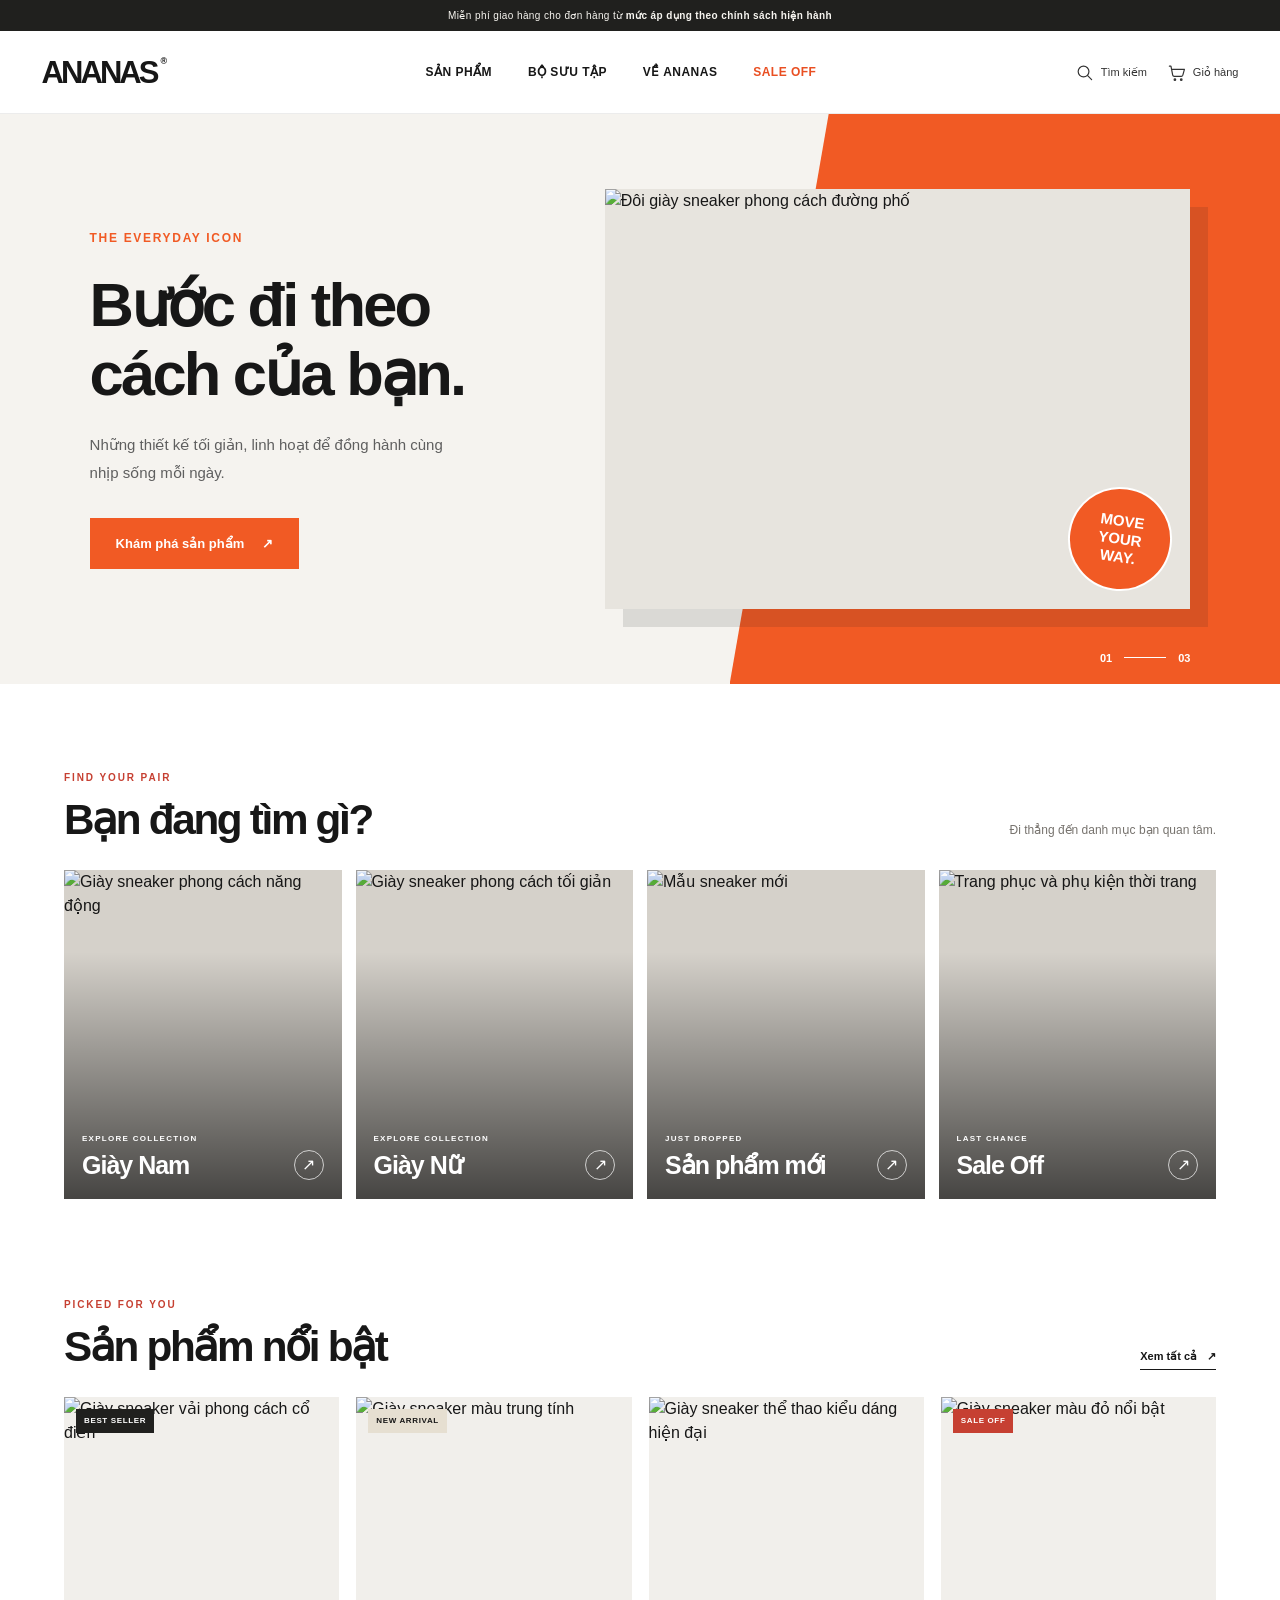
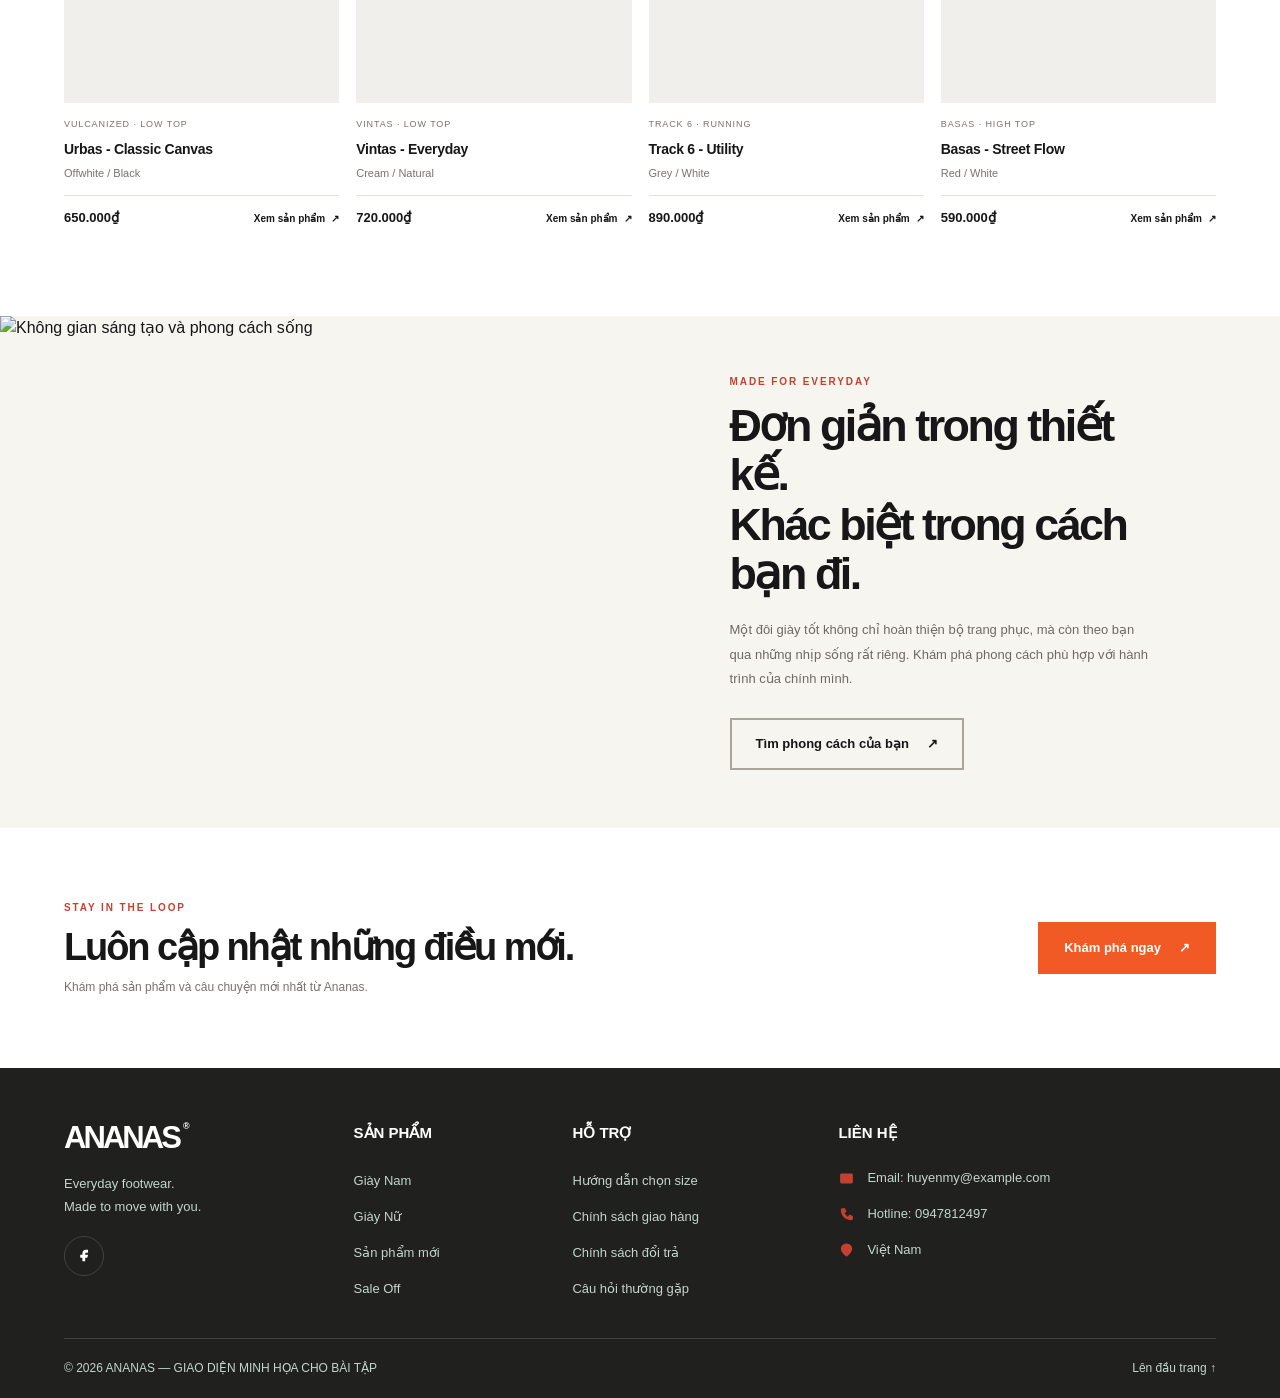
==== commit 2efe2c14: "Update stylesheet link path in index.html" ====
--- a/ecommerce-ui-improvement/index.html
+++ b/ecommerce-ui-improvement/index.html
@@ -17,7 +17,7 @@
     >
 
     <!-- CSS chính -->
-    <link rel="stylesheet" href="style.css">
+    <link rel="stylesheet" href="css/style.css">
 </head>
 
 <body id="top">
--- a/ecommerce-ui-improvement/css/style.css
+++ b/ecommerce-ui-improvement/css/style.css
@@ -0,0 +1,1250 @@
+
+/* ========================================
+   1. THIẾT LẬP CHUNG
+======================================== */
+:root {
+  /* Màu sắc */
+  --ink: #171717;
+  --muted: #77736e;
+  --paper: #f7f5f0;
+  --white: #ffffff;
+  --line: #e5e1da;
+  --accent: #c64032;
+  --orange: #f15a24;
+  --dark: #20201e;
+
+  /* Kích thước */
+  --page-width: 1280px;
+  --page-gutter: clamp(18px, 5vw, 76px);
+
+  /* Hiệu ứng */
+  --transition: .20s ease;
+}
+*,
+*::before,
+*::after {
+  box-sizing: border-box;
+}
+
+html {
+  scroll-behavior: smooth;
+  scroll-padding-top: 100px;
+}
+
+body {
+  margin: 0;
+  color: var(--ink);
+  background: var(--white);
+  font-family: Arial, Helvetica, sans-serif;
+  line-height: 1.5;
+  -webkit-font-smoothing: antialiased;
+}
+
+img {
+  display: block;
+  max-width: 100%;
+}
+
+a {
+  color: inherit;
+  text-decoration: none;
+  -webkit-tap-highlight-color: transparent;
+}
+
+button {
+  -webkit-tap-highlight-color: transparent;
+}
+
+a:focus-visible,
+button:focus-visible {
+  outline: 2px solid var(--accent);
+  outline-offset: 4px;
+}
+
+.section-wrap {
+  width: min(var(--page-width), calc(100% - var(--page-gutter) * 2));
+  margin-inline: auto;
+}
+
+.eyebrow {
+  margin: 0 0 12px;
+  color: var(--accent);
+  font-size: 10px;
+  font-weight: 800;
+  letter-spacing: .19em;
+}
+
+/* ========================================
+   2. THANH THÔNG BÁO VÀ HEADER
+======================================== */
+.announcement {
+  padding: 8px 16px;
+  color: var(--paper);
+  background: var(--dark);
+  text-align: center;
+  font-size: 10px;
+  letter-spacing: .04em;
+}
+
+.announcement strong {
+  font-weight: 700;
+}
+
+.site-header {
+  position: sticky;
+  z-index: 10;
+  top: 0;
+  background: rgba(255, 255, 255, .96);
+  border-bottom: 1px solid rgba(23, 23, 23, .08);
+  backdrop-filter: blur(12px);
+}
+
+.header-inner {
+  display: flex;
+  align-items: center;
+  justify-content: space-between;
+  gap: 28px;
+  width: min(1440px, calc(100% - var(--page-gutter) * 1.3));
+  min-height: 82px;
+  margin-inline: auto;
+}
+
+.brand {
+  display: inline-flex;
+  align-items: flex-start;
+  font-size: 31px;
+  font-weight: 900;
+  line-height: 1;
+  letter-spacing: -.095em;
+  white-space: nowrap;
+}
+
+.brand span {
+  margin-left: 4px;
+  font-size: 9px;
+  letter-spacing: 0;
+}
+
+.main-nav,
+.header-tools {
+  display: flex;
+  align-items: center;
+}
+
+.main-nav {
+  justify-content: center;
+  gap: clamp(18px, 2.8vw, 42px);
+}
+
+.main-nav,
+.main-nav a {
+  font-family: "Be Vietnam Pro", sans-serif;
+  font-size: 12px;
+  font-weight: 700;
+  letter-spacing: .04em;
+  line-height: 1.5;
+}
+
+.main-nav a {
+  position: relative;
+  padding: 10px 0;
+}
+
+.main-nav a::after {
+  position: absolute;
+  right: 0;
+  bottom: 3px;
+  left: 0;
+  height: 1px;
+  background: currentColor;
+  content: "";
+  transform: scaleX(0);
+  transform-origin: left;
+  transition: transform var(--transition);
+}
+
+.main-nav a:hover::after {
+  transform: scaleX(1);
+}
+
+.main-nav a:hover,
+.tool-link:hover {
+  color: var(--orange);
+}
+
+.main-nav .nav-sale {
+  color: #e94f22;
+  font-weight: 800;
+}
+
+.header-tools {
+  gap: 20px;
+}
+
+.tool-link {
+  display: flex;
+  align-items: center;
+  gap: 7px;
+  color: #333;
+  font-size: 11px;
+  transition: color var(--transition);
+}
+
+.tool-link svg {
+  width: 19px;
+  height: 19px;
+  fill: none;
+  stroke: currentColor;
+  stroke-width: 1.5;
+  stroke-linecap: round;
+  stroke-linejoin: round;
+}
+
+/* ========================================
+   3. HERO BANNER
+======================================== */
+.hero {
+  position: relative;
+  display: grid;
+  grid-template-columns: .9fr 1.1fr;
+  align-items: center;
+  gap: 36px;
+  min-height: 570px;
+  padding: 64px 7%;
+  margin: 0;
+  overflow: hidden;
+  background: #f5f3ef;
+  isolation: isolate;
+}
+
+/* Mảng màu trang trí */
+.hero::before {
+  position: absolute;
+  z-index: -1;
+  top: 0;
+  right: 0;
+  width: 43%;
+  height: 100%;
+  background: var(--orange);
+  clip-path: polygon(18% 0, 100% 0, 100% 100%, 0 100%);
+  content: "";
+}
+
+.hero-copy {
+  position: relative;
+  z-index: 2;
+  max-width: 520px;
+  padding: 20px 0;
+}
+
+.hero-copy .eyebrow {
+  margin-bottom: 24px;
+  color: var(--orange);
+  font-family: "Be Vietnam Pro", sans-serif;
+  font-size: 12px;
+  font-weight: 700;
+  letter-spacing: .14em;
+}
+
+.hero-copy h1 {
+  max-width: 560px;
+  margin: 0 0 22px;
+  font-family: "Be Vietnam Pro", sans-serif;
+  font-size: clamp(42px, 4.8vw, 68px);
+  font-weight: 800;
+  line-height: 1.12;
+  letter-spacing: -.045em;
+}
+
+.hero-description {
+  max-width: 380px;
+  margin: 0 0 30px;
+  color: #5f5f5f;
+  font-family: "Be Vietnam Pro", sans-serif;
+  font-size: 15px;
+  line-height: 1.9;
+}
+
+/* Button dùng chung */
+.button {
+  display: inline-flex;
+  min-height: 47px;
+  align-items: center;
+  justify-content: center;
+  gap: 18px;
+  padding: 14px 24px;
+  border: 2px solid var(--orange);
+  border-radius: 0;
+  color: var(--white);
+  background: var(--orange);
+  font-family: "Be Vietnam Pro", sans-serif;
+  font-size: 13px;
+  font-weight: 700;
+  text-decoration: none;
+  transition: background var(--transition),
+              color var(--transition),
+              border-color var(--transition),
+              transform var(--transition);
+}
+
+.button:hover {
+  color: var(--white);
+  background: var(--dark);
+  border-color: var(--dark);
+  transform: translateY(-3px);
+}
+
+.button-outline {
+  color: var(--ink);
+  background: transparent;
+  border-color: #aaa49b;
+}
+
+.button-outline:hover {
+  color: var(--white);
+  background: var(--dark);
+  border-color: var(--dark);
+}
+
+/* Hình ảnh Hero */
+.hero-visual {
+  position: relative;
+  z-index: 1;
+  width: 100%;
+  min-width: 0;
+  height: 420px;
+  overflow: hidden;
+  background: #e7e4de;
+  box-shadow: 18px 18px 0 rgba(30, 30, 30, .12);
+}
+
+.hero-visual img {
+  width: 100%;
+  height: 100%;
+  object-fit: cover;
+  object-position: center;
+  transition: transform .5s ease;
+}
+
+.hero-visual:hover img {
+  transform: scale(1.04);
+}
+
+/* Nhãn trang trí */
+.hero-stamp {
+  position: absolute;
+  z-index: 2;
+  right: 18px;
+  bottom: 18px;
+  display: flex;
+  align-items: center;
+  justify-content: center;
+  width: 104px;
+  height: 104px;
+  border: 2px solid var(--white);
+  border-radius: 50%;
+  color: var(--white);
+  background: var(--orange);
+  font-family: "Be Vietnam Pro", sans-serif;
+  font-size: 15px;
+  font-weight: 800;
+  line-height: 1.2;
+  text-align: center;
+  transform: rotate(8deg);
+}
+
+.hero-index {
+  position: absolute;
+  z-index: 2;
+  right: 7%;
+  bottom: 18px;
+  display: flex;
+  align-items: center;
+  gap: 12px;
+  color: var(--white);
+  font-family: "Be Vietnam Pro", sans-serif;
+  font-size: 11px;
+  font-weight: 600;
+}
+
+.hero-index span:first-child {
+  font-weight: 800;
+}
+
+.hero-index .index-line {
+  width: 42px;
+  height: 1px;
+  background: var(--white);
+}
+
+/* ========================================
+   4. TIÊU ĐỀ SECTION
+======================================== */
+.quick-section {
+  padding-block: 86px 82px;
+}
+
+.section-heading {
+  display: flex;
+  align-items: end;
+  justify-content: space-between;
+  gap: 24px;
+  margin-bottom: 27px;
+}
+
+.section-heading h2,
+.story-copy h2,
+.newsletter-strip h2 {
+  margin: 0;
+  font-size: clamp(28px, 3.3vw, 43px);
+  line-height: 1.1;
+  letter-spacing: -.055em;
+}
+
+.section-note {
+  margin: 0 0 4px;
+  color: var(--muted);
+  font-size: 12px;
+}
+
+/* ========================================
+   5. DANH MỤC SẢN PHẨM
+======================================== */
+.category-grid {
+  display: grid;
+  grid-template-columns: repeat(4, minmax(0, 1fr));
+  gap: 14px;
+}
+
+.category-card {
+  position: relative;
+  display: block;
+  min-height: 270px;
+  aspect-ratio: 3 / 3.55;
+  overflow: hidden;
+  background: #d9d5ce;
+  isolation: isolate;
+}
+
+.category-card img {
+  position: absolute;
+  inset: 0;
+  width: 100%;
+  height: 100%;
+  object-fit: cover;
+  transition: transform .5s cubic-bezier(.2, .7, .2, 1);
+}
+
+.category-card:hover img {
+  transform: scale(1.055);
+}
+
+.category-overlay {
+  position: absolute;
+  z-index: 1;
+  inset: 0;
+  background: linear-gradient(
+    180deg,
+    rgba(0, 0, 0, .02) 25%,
+    rgba(0, 0, 0, .68) 100%
+  );
+}
+
+.category-copy {
+  position: absolute;
+  z-index: 2;
+  right: 18px;
+  bottom: 19px;
+  left: 18px;
+  display: flex;
+  flex-direction: column;
+  align-items: flex-start;
+  color: var(--white);
+}
+
+.category-copy small {
+  margin-bottom: 7px;
+  font-size: 8px;
+  font-weight: 700;
+  letter-spacing: .16em;
+}
+
+.category-copy strong {
+  max-width: calc(100% - 24px);
+  font-size: clamp(18px, 2vw, 25px);
+  line-height: 1.1;
+  letter-spacing: -.04em;
+}
+
+.category-arrow {
+  position: absolute;
+  right: 0;
+  bottom: 0;
+  display: grid;
+  width: 30px;
+  height: 30px;
+  place-items: center;
+  border: 1px solid rgba(255, 255, 255, .7);
+  border-radius: 50%;
+  font-size: 16px;
+  transition: color var(--transition),
+              background var(--transition);
+}
+
+.category-card:hover .category-arrow {
+  color: var(--ink);
+  background: var(--white);
+}
+
+/* ========================================
+   6. SẢN PHẨM NỔI BẬT
+======================================== */
+.featured-section {
+  padding-block: 16px 88px;
+}
+
+.text-link {
+  display: inline-flex;
+  align-items: center;
+  gap: 10px;
+  padding-bottom: 5px;
+  border-bottom: 1px solid var(--ink);
+  font-size: 11px;
+  font-weight: 700;
+  white-space: nowrap;
+  transition: color var(--transition),
+              border-color var(--transition);
+}
+
+.text-link:hover {
+  color: var(--accent);
+  border-color: var(--accent);
+}
+
+.product-grid {
+  display: grid;
+  grid-template-columns: repeat(4, minmax(0, 1fr));
+  gap: 17px;
+}
+
+.product-card {
+  min-width: 0;
+}
+
+.product-image {
+  position: relative;
+  display: block;
+  aspect-ratio: 4 / 4.45;
+  overflow: hidden;
+  background: #f1efeb;
+}
+
+.product-image img {
+  width: 100%;
+  height: 100%;
+  object-fit: cover;
+  transition: transform .45s ease;
+}
+
+.product-card:hover .product-image img {
+  transform: scale(1.04);
+}
+
+.product-label {
+  position: absolute;
+  z-index: 1;
+  top: 12px;
+  left: 12px;
+  padding: 6px 8px;
+  color: var(--white);
+  background: var(--dark);
+  font-size: 8px;
+  font-weight: 800;
+  letter-spacing: .08em;
+}
+
+.label-new {
+  color: var(--ink);
+  background: #e6dfd1;
+}
+
+.label-sale {
+  background: var(--accent);
+}
+
+.product-info {
+  padding-top: 15px;
+}
+
+.product-category {
+  margin: 0 0 7px;
+  color: var(--muted);
+  font-size: 9px;
+  letter-spacing: .1em;
+}
+
+.product-info h3 {
+  margin: 0;
+  font-size: 14px;
+  font-weight: 700;
+  letter-spacing: -.02em;
+}
+
+.product-info h3 a:hover {
+  color: var(--accent);
+}
+
+.product-color {
+  margin: 5px 0 14px;
+  color: var(--muted);
+  font-size: 11px;
+}
+
+.product-bottom {
+  display: flex;
+  flex-wrap: wrap;
+  align-items: center;
+  justify-content: space-between;
+  gap: 8px;
+  padding-top: 12px;
+  border-top: 1px solid var(--line);
+}
+
+.product-bottom strong {
+  font-size: 13px;
+}
+
+.product-action {
+  display: inline-flex;
+  align-items: center;
+  gap: 6px;
+  font-size: 10px;
+  font-weight: 700;
+  transition: color var(--transition);
+}
+
+.product-action:hover {
+  color: var(--accent);
+}
+
+.demo-note {
+  margin: 18px 0 0;
+  color: var(--muted);
+  font-size: 10px;
+  line-height: 1.6;
+}
+
+/* ========================================
+   7. CÂU CHUYỆN THƯƠNG HIỆU
+======================================== */
+.story-section {
+  display: grid;
+  grid-template-columns: 1fr 1fr;
+  min-height: 420px;
+  background: var(--paper);
+}
+
+.story-image {
+  min-height: 420px;
+  overflow: hidden;
+}
+
+.story-image img {
+  width: 100%;
+  height: 100%;
+  min-height: 420px;
+  object-fit: cover;
+}
+
+.story-copy {
+  align-self: center;
+  max-width: 600px;
+  padding: 58px clamp(28px, 7vw, 100px);
+}
+
+.story-copy h2 {
+  font-size: clamp(30px, 3.5vw, 47px);
+}
+
+.story-copy > p:not(.eyebrow) {
+  max-width: 430px;
+  margin: 20px 0 26px;
+  color: #6e6a63;
+  font-size: 13px;
+  line-height: 1.9;
+}
+
+/* Newsletter */
+.newsletter-strip {
+  display: flex;
+  align-items: center;
+  justify-content: space-between;
+  gap: 24px;
+  padding-block: 72px;
+}
+
+.newsletter-strip h2 {
+  font-size: clamp(26px, 3vw, 38px);
+}
+
+.newsletter-strip > div > p:last-child {
+  margin: 10px 0 0;
+  color: var(--muted);
+  font-size: 12px;
+}
+
+/* ========================================
+   8. FOOTER
+======================================== */
+.site-footer {
+  padding: 54px var(--page-gutter) 20px;
+  color: var(--paper);
+  background: var(--dark);
+}
+
+/* Bố cục 4 cột chính */
+.footer-main {
+  display: grid;
+  grid-template-columns: 1.1fr 0.8fr 1fr 1.6fr;
+  gap: 30px;
+  width: min(var(--page-width), 100%);
+  margin: 0 auto 38px;
+  align-items: start;
+}
+
+/* Cột thương hiệu */
+.brand-light {
+  color: var(--white);
+}
+
+.footer-brand {
+  min-width: 0;
+}
+
+.footer-brand p {
+  margin: 18px 0 0;
+  color: #c4d4ce;
+  font-size: 13px;
+  line-height: 1.7;
+}
+
+/* Các cột nội dung */
+.footer-column {
+  display: flex;
+  flex-direction: column;
+  align-items: flex-start;
+  gap: 13px;
+  min-width: 0;
+}
+
+.footer-column h2 {
+  margin: 0 0 10px;
+  color: var(--white);
+  font-size: 15px;
+  font-weight: 700;
+  letter-spacing: 0;
+}
+
+/* Danh sách liên kết */
+.footer-column ul {
+  display: flex;
+  flex-direction: column;
+  gap: 12px;
+  padding: 0;
+  margin: 0;
+  list-style: none;
+}
+
+.footer-column li {
+  margin: 0;
+}
+
+.footer-column a,
+.footer-column p {
+  margin: 0;
+  color: #c4d4ce;
+  font-size: 13px;
+  line-height: 1.6;
+  text-decoration: none;
+  overflow-wrap: anywhere;
+}
+
+/* Hiệu ứng liên kết */
+.footer-column a,
+.footer-bottom a {
+  transition: color var(--transition);
+}
+
+.footer-column a:hover,
+.footer-bottom a:hover {
+  color: var(--accent);
+}
+
+/* Khu vực icon mạng xã hội */
+.footer-socials {
+  display: flex;
+  flex-wrap: wrap;
+  gap: 12px;
+  margin-top: 18px;
+}
+
+.footer-socials a {
+  display: flex;
+  align-items: center;
+  justify-content: center;
+  width: 40px;
+  height: 40px;
+  border: 1px solid rgba(255, 255, 255, 0.15);
+  border-radius: 50%;
+  color: var(--white);
+  transition: all var(--transition);
+}
+
+.footer-socials a:hover {
+  color: var(--dark);
+  background: var(--accent);
+  border-color: var(--accent);
+}
+
+.footer-socials svg {
+  width: 17px;
+  height: 17px;
+  fill: currentColor;
+}
+
+/* Khu vực thông tin liên hệ */
+.footer-contact ul {
+  display: flex;
+  flex-direction: column;
+  gap: 15px;
+  padding: 0;
+  margin: 0;
+  list-style: none;
+}
+
+.footer-contact li {
+  display: flex;
+  align-items: flex-start;
+  gap: 12px;
+  color: #c4d4ce;
+  font-size: 13px;
+  line-height: 1.6;
+}
+
+.footer-contact svg {
+  width: 17px;
+  height: 17px;
+  flex-shrink: 0;
+  margin-top: 2px;
+  color: var(--accent);
+  fill: currentColor;
+}
+
+/* Thanh thông tin cuối footer */
+.footer-bottom {
+  display: flex;
+  justify-content: space-between;
+  align-items: center;
+  gap: 20px;
+  width: min(var(--page-width), 100%);
+  margin: 0 auto;
+  padding-top: 20px;
+  border-top: 1px solid rgba(255, 255, 255, 0.15);
+  color: #c4d4ce;
+  font-size: 12px;
+  line-height: 1.6;
+}
+
+.footer-bottom p {
+  margin: 0;
+}
+
+.footer-bottom-links {
+  display: flex;
+  align-items: center;
+  flex-wrap: wrap;
+  gap: 24px;
+}
+
+.footer-bottom a {
+  color: #c4d4ce;
+  text-decoration: none;
+}
+/* ========================================
+   9. RESPONSIVE: TABLET
+======================================== */
+@media (max-width: 1000px) {
+  .header-inner {
+    gap: 18px;
+  }
+
+  .main-nav {
+    gap: 16px;
+  }
+
+  .main-nav,
+  .main-nav a {
+    font-size: 10px;
+  }
+
+  .tool-link span {
+    display: none;
+  }
+
+  /* Hero */
+  .hero {
+    grid-template-columns: 1fr 1fr;
+    gap: 24px;
+    min-height: 480px;
+    padding: 48px 5%;
+  }
+
+  .hero-visual {
+    height: 340px;
+  }
+
+  .hero-copy h1 {
+    font-size: clamp(38px, 5.5vw, 58px);
+  }
+
+  .hero-index {
+    right: 5%;
+  }
+
+  /* Danh mục */
+  .category-grid {
+    grid-template-columns: repeat(2, minmax(0, 1fr));
+  }
+
+  .category-card {
+    min-height: 260px;
+    aspect-ratio: 1.45 / 1;
+  }
+
+  .category-copy strong {
+    font-size: 24px;
+  }
+
+  /* Sản phẩm */
+  .product-grid {
+    grid-template-columns: repeat(2, minmax(0, 1fr));
+    gap: 30px 18px;
+  }
+
+  /* Thương hiệu */
+  .story-copy {
+    padding-inline: 36px;
+  }
+
+  /* Footer */
+  .footer-main {
+    grid-template-columns: 1.2fr 1fr 1fr;
+  }
+  .footer-contact {
+    grid-column: 1 / -1;
+}
+}
+
+/* ========================================
+   10. RESPONSIVE: ĐIỆN THOẠI
+======================================== */
+@media (max-width: 640px) {
+  :root {
+    --page-gutter: 18px;
+  }
+
+  html {
+    scroll-padding-top: 120px;
+  }
+
+  .announcement {
+    padding: 7px 10px;
+    font-size: 9px;
+  }
+
+  /* Header */
+  .header-inner {
+    flex-wrap: wrap;
+    gap: 0 12px;
+    width: calc(100% - 36px);
+    min-height: 68px;
+    padding: 13px 0 10px;
+  }
+
+  .brand {
+    font-size: 27px;
+  }
+
+  .header-tools {
+    gap: 14px;
+    margin-left: auto;
+  }
+
+  .tool-link svg {
+    width: 20px;
+    height: 20px;
+  }
+
+  .main-nav {
+    order: 3;
+    justify-content: space-between;
+    gap: 10px;
+    width: 100%;
+    margin-top: 12px;
+    overflow-x: auto;
+    scrollbar-width: none;
+  }
+
+  .main-nav::-webkit-scrollbar {
+    display: none;
+  }
+
+  .main-nav,
+  .main-nav a {
+    font-size: 9px;
+  }
+
+  .main-nav a {
+    flex: 0 0 auto;
+    padding: 5px 0;
+  }
+
+  /* Hero */
+  .hero {
+    grid-template-columns: 1fr;
+    gap: 28px;
+    min-height: auto;
+    padding: 42px 22px 56px;
+  }
+
+  .hero::before {
+    top: auto;
+    bottom: 0;
+    width: 75%;
+    height: 48%;
+    clip-path: polygon(28% 0, 100% 0, 100% 100%, 0 100%);
+  }
+
+  .hero-copy {
+    padding: 0;
+  }
+
+  .hero-copy .eyebrow {
+    margin-bottom: 18px;
+  }
+
+  .hero-copy h1 {
+    font-size: clamp(42px, 11vw, 58px);
+  }
+
+  .hero-description {
+    font-size: 14px;
+  }
+
+  .hero-visual {
+    height: 300px;
+    box-shadow: 10px 10px 0 rgba(30, 30, 30, .12);
+  }
+
+  .hero-stamp {
+    right: 12px;
+    bottom: 12px;
+    width: 82px;
+    height: 82px;
+    font-size: 12px;
+  }
+
+  .hero-index {
+    right: 22px;
+    bottom: 14px;
+  }
+
+  /* Tiêu đề section */
+  .quick-section {
+    padding-block: 54px 48px;
+  }
+
+  .section-heading {
+    align-items: flex-start;
+    margin-bottom: 20px;
+  }
+
+  .section-heading h2,
+  .story-copy h2 {
+    font-size: 31px;
+  }
+
+  .section-note {
+    display: none;
+  }
+
+  /* Danh mục */
+  .category-grid {
+    grid-template-columns: repeat(2, minmax(0, 1fr));
+    gap: 9px;
+  }
+
+  .category-card {
+    min-height: 0;
+    aspect-ratio: .88 / 1;
+  }
+
+  .category-copy {
+    right: 12px;
+    bottom: 13px;
+    left: 12px;
+  }
+
+  .category-copy small {
+    font-size: 7px;
+    letter-spacing: .1em;
+  }
+
+  .category-copy strong {
+    font-size: clamp(16px, 4.5vw, 21px);
+  }
+
+  .category-arrow {
+    width: 26px;
+    height: 26px;
+    font-size: 14px;
+  }
+
+  /* Sản phẩm */
+  .featured-section {
+    padding-block: 10px 54px;
+  }
+
+  .product-grid {
+    gap: 25px 10px;
+  }
+
+  .product-image {
+    aspect-ratio: .9 / 1;
+  }
+
+  .product-label {
+    top: 8px;
+    left: 8px;
+    padding: 5px 6px;
+    font-size: 7px;
+  }
+
+  .product-info {
+    padding-top: 11px;
+  }
+
+  .product-category {
+    font-size: 8px;
+  }
+
+  .product-info h3 {
+    font-size: 12px;
+    line-height: 1.4;
+  }
+
+  .product-color {
+    margin-bottom: 10px;
+    font-size: 10px;
+  }
+
+  .product-bottom {
+    align-items: flex-start;
+    flex-direction: column;
+    gap: 8px;
+    padding-top: 9px;
+  }
+
+  .product-bottom strong {
+    font-size: 12px;
+  }
+
+  .product-action {
+    font-size: 10px;
+  }
+
+  .demo-note {
+    font-size: 9px;
+  }
+
+  /* Thương hiệu */
+  .story-section {
+    grid-template-columns: 1fr;
+  }
+
+  .story-image,
+  .story-image img {
+    min-height: 0;
+    height: 62vw;
+    max-height: 340px;
+  }
+
+  .story-copy {
+    padding: 40px var(--page-gutter) 46px;
+  }
+
+  .story-copy > p:not(.eyebrow) {
+    margin: 15px 0 22px;
+    font-size: 12px;
+  }
+
+  /* Newsletter */
+  .newsletter-strip {
+    align-items: flex-start;
+    flex-direction: column;
+    padding-block: 48px;
+  }
+
+  .newsletter-strip h2 {
+    font-size: 29px;
+  }
+
+  /* Footer */
+  .site-footer {
+    padding: 40px var(--page-gutter) 16px;
+  }
+
+  .footer-main {
+    grid-template-columns: repeat(2, minmax(0, 1fr));
+    gap: 32px 20px;
+    margin-bottom: 34px;
+  }
+
+  .footer-brand {
+    grid-column: 1 / -1;
+  }
+
+  .footer-column h2 {
+    font-size: 9px;
+  }
+
+  .footer-column a,
+  .footer-column p {
+    font-size: 10px;
+    overflow-wrap: anywhere;
+  }
+
+  .footer-bottom {
+    flex-direction: column;
+    gap: 10px;
+    font-size: 8px;
+    line-height: 1.6;
+  } 
+  .footer-contact {
+    grid-column: 1 / -1;
+}
+}
+
+/* ========================================
+   11. HỖ TRỢ NGƯỜI DÙNG
+======================================== */
+@media (prefers-reduced-motion: reduce) {
+  *,
+  *::before,
+  *::after {
+    scroll-behavior: auto !important;
+    transition-duration: .01ms !important;
+    animation-duration: .01ms !important;
+    animation-iteration-count: 1 !important;
+  }
+}
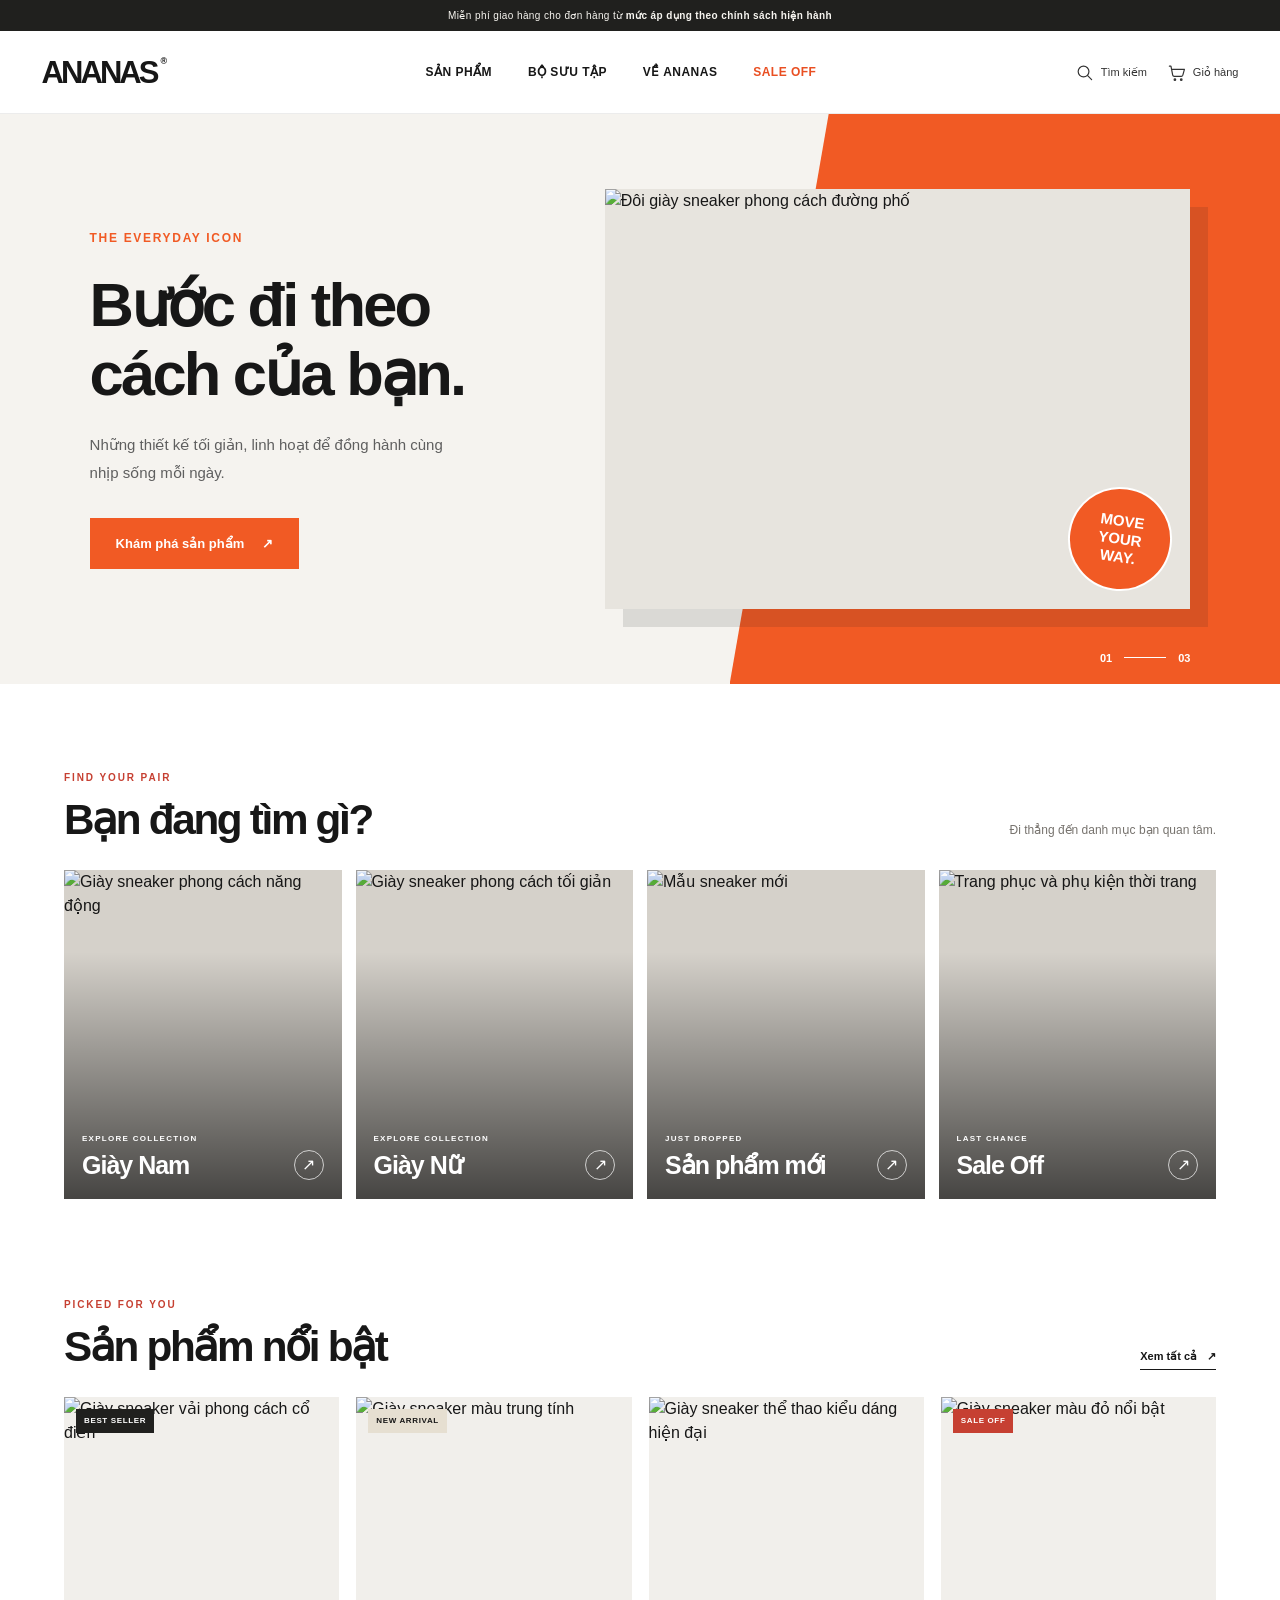
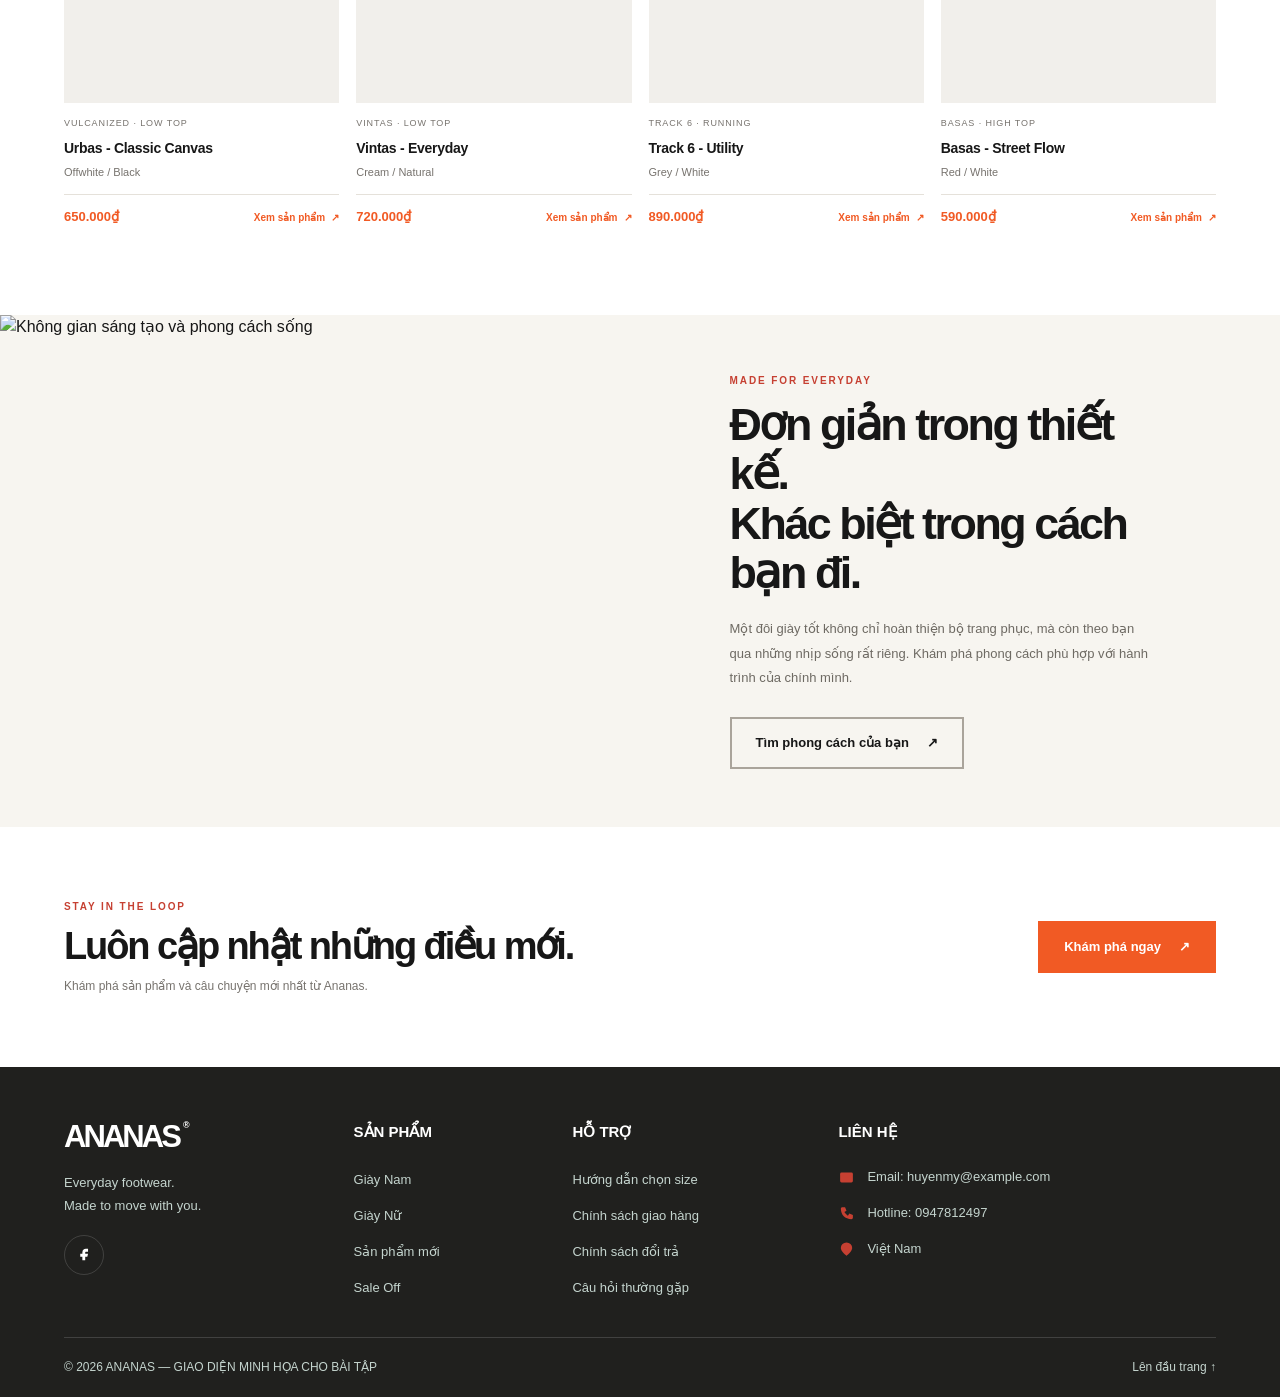
==== commit 0430b8a9: "Remove empty line at the start of index.html" ====
--- a/ecommerce-ui-improvement/index.html
+++ b/ecommerce-ui-improvement/index.html
@@ -1,4 +1,3 @@
-
 <!DOCTYPE html>
 <html lang="vi">
 <head>
--- a/ecommerce-ui-improvement/css/style.css
+++ b/ecommerce-ui-improvement/css/style.css
@@ -573,6 +573,1229 @@
 }
 
 .product-info {
+  padding-top: 14px;
+}
+
+.product-category {
+  margin: 0 0 7px;
+  color: var(--muted);
+  font-size: 9px;
+  letter-spacing: .1em;
+}
+
+.product-info h3 {
+  margin: 0;
+  font-size: 14px;
+  font-weight: 700;
+  letter-spacing: -.02em;
+}
+
+.product-info h3 a:hover {
+  color: var(--accent);
+}
+
+.product-color {
+  margin: 5px 0 14px;
+  color: var(--muted);
+  font-size: 11px;
+}
+
+.product-bottom {
+  display: flex;
+  flex-wrap: wrap;
+  align-items: center;
+  justify-content: space-between;
+  gap: 8px;
+  padding-top: 12px;
+  border-top: 1px solid var(--line);
+  color: var(--orange);
+}
+
+.product-bottom strong {
+  font-size: 13px;
+}
+
+.product-action {
+  display: inline-flex;
+  align-items: center;
+  gap: 6px;
+  font-size: 10px;
+  font-weight: 700;
+  transition: color var(--transition);
+}
+
+.product-action:hover {
+  color: var(--accent);
+}
+
+.demo-note {
+  margin: 18px 0 0;
+  color: var(--muted);
+  font-size: 10px;
+  line-height: 1.6;
+}
+
+/* ========================================
+   7. CÂU CHUYỆN THƯƠNG HIỆU
+======================================== */
+.story-section {
+  display: grid;
+  grid-template-columns: 1fr 1fr;
+  min-height: 420px;
+  background: var(--paper);
+}
+
+.story-image {
+  min-height: 420px;
+  overflow: hidden;
+}
+
+.story-image img {
+  width: 100%;
+  height: 100%;
+  min-height: 420px;
+  object-fit: cover;
+}
+
+.story-copy {
+  align-self: center;
+  max-width: 600px;
+  padding: 58px clamp(28px, 7vw, 100px);
+}
+
+.story-copy h2 {
+  font-size: clamp(30px, 3.5vw, 47px);
+}
+
+.story-copy > p:not(.eyebrow) {
+  max-width: 430px;
+  margin: 20px 0 26px;
+  color: #6e6a63;
+  font-size: 13px;
+  line-height: 1.9;
+}
+
+/* Newsletter */
+.newsletter-strip {
+  display: flex;
+  align-items: center;
+  justify-content: space-between;
+  gap: 24px;
+  padding-block: 72px;
+}
+
+.newsletter-strip h2 {
+  font-size: clamp(26px, 3vw, 38px);
+}
+
+.newsletter-strip > div > p:last-child {
+  margin: 10px 0 0;
+  color: var(--muted);
+  font-size: 12px;
+}
+
+/* ========================================
+   8. FOOTER
+======================================== */
+.site-footer {
+  padding: 54px var(--page-gutter) 20px;
+  color: var(--paper);
+  background: var(--dark);
+}
+
+/* Bố cục 4 cột chính */
+.footer-main {
+  display: grid;
+  grid-template-columns: 1.1fr 0.8fr 1fr 1.6fr;
+  gap: 30px;
+  width: min(var(--page-width), 100%);
+  margin: 0 auto 38px;
+  align-items: start;
+}
+
+/* Cột thương hiệu */
+.brand-light {
+  color: var(--white);
+}
+
+.footer-brand {
+  min-width: 0;
+}
+
+.footer-brand p {
+  margin: 18px 0 0;
+  color: #c4d4ce;
+  font-size: 13px;
+  line-height: 1.7;
+}
+
+/* Các cột nội dung */
+.footer-column {
+  display: flex;
+  flex-direction: column;
+  align-items: flex-start;
+  gap: 13px;
+  min-width: 0;
+}
+
+.footer-column h2 {
+  margin: 0 0 10px;
+  color: var(--white);
+  font-size: 15px;
+  font-weight: 700;
+  letter-spacing: 0;
+}
+
+/* Danh sách liên kết */
+.footer-column ul {
+  display: flex;
+  flex-direction: column;
+  gap: 12px;
+  padding: 0;
+  margin: 0;
+  list-style: none;
+}
+
+.footer-column li {
+  margin: 0;
+}
+
+.footer-column a,
+.footer-column p {
+  margin: 0;
+  color: #c4d4ce;
+  font-size: 13px;
+  line-height: 1.6;
+  text-decoration: none;
+  overflow-wrap: anywhere;
+}
+
+/* Hiệu ứng liên kết */
+.footer-column a,
+.footer-bottom a {
+  transition: color var(--transition);
+}
+
+.footer-column a:hover,
+.footer-bottom a:hover {
+  color: var(--accent);
+}
+
+/* Khu vực icon mạng xã hội */
+.footer-socials {
+  display: flex;
+  flex-wrap: wrap;
+  gap: 12px;
+  margin-top: 18px;
+}
+
+.footer-socials a {
+  display: flex;
+  align-items: center;
+  justify-content: center;
+  width: 40px;
+  height: 40px;
+  border: 1px solid rgba(255, 255, 255, 0.15);
+  border-radius: 50%;
+  color: var(--white);
+  transition: all var(--transition);
+}
+
+.footer-socials a:hover {
+  color: var(--dark);
+  background: var(--accent);
+  border-color: var(--accent);
+}
+
+.footer-socials svg {
+  width: 17px;
+  height: 17px;
+  fill: currentColor;
+}
+
+/* Khu vực thông tin liên hệ */
+.footer-contact ul {
+  display: flex;
+  flex-direction: column;
+  gap: 15px;
+  padding: 0;
+  margin: 0;
+  list-style: none;
+}
+
+.footer-contact li {
+  display: flex;
+  align-items: flex-start;
+  gap: 12px;
+  color: #c4d4ce;
+  font-size: 13px;
+  line-height: 1.6;
+}
+
+.footer-contact svg {
+  width: 17px;
+  height: 17px;
+  flex-shrink: 0;
+  margin-top: 2px;
+  color: var(--accent);
+  fill: currentColor;
+}
+
+/* Thanh thông tin cuối footer */
+.footer-bottom {
+  display: flex;
+  justify-content: space-between;
+  align-items: center;
+  gap: 20px;
+  width: min(var(--page-width), 100%);
+  margin: 0 auto;
+  padding-top: 20px;
+  border-top: 1px solid rgba(255, 255, 255, 0.15);
+  color: #c4d4ce;
+  font-size: 12px;
+  line-height: 1.6;
+}
+
+.footer-bottom p {
+  margin: 0;
+}
+
+.footer-bottom-links {
+  display: flex;
+  align-items: center;
+  flex-wrap: wrap;
+  gap: 24px;
+}
+
+.footer-bottom a {
+  color: #c4d4ce;
+  text-decoration: none;
+}
+/* ========================================
+   9. RESPONSIVE: TABLET
+======================================== */
+@media (max-width: 1000px) {
+  .header-inner {
+    gap: 18px;
+  }
+
+  .main-nav {
+    gap: 16px;
+  }
+
+  .main-nav,
+  .main-nav a {
+    font-size: 10px;
+  }
+
+  .tool-link span {
+    display: none;
+  }
+
+  /* Hero */
+  .hero {
+    grid-template-columns: 1fr 1fr;
+    gap: 24px;
+    min-height: 480px;
+    padding: 48px 5%;
+  }
+
+  .hero-visual {
+    height: 340px;
+  }
+
+  .hero-copy h1 {
+    font-size: clamp(38px, 5.5vw, 58px);
+  }
+
+  .hero-index {
+    right: 5%;
+  }
+
+  /* Danh mục */
+  .category-grid {
+    grid-template-columns: repeat(2, minmax(0, 1fr));
+  }
+
+  .category-card {
+    min-height: 260px;
+    aspect-ratio: 1.45 / 1;
+  }
+
+  .category-copy strong {
+    font-size: 24px;
+  }
+
+  /* Sản phẩm */
+  .product-grid {
+    grid-template-columns: repeat(2, minmax(0, 1fr));
+    gap: 30px 18px;
+  }
+
+  /* Thương hiệu */
+  .story-copy {
+    padding-inline: 36px;
+  }
+
+  /* Footer */
+  .footer-main {
+    grid-template-columns: 1.2fr 1fr 1fr;
+  }
+  .footer-contact {
+    grid-column: 1 / -1;
+}
+}
+
+/* ========================================
+   10. RESPONSIVE: ĐIỆN THOẠI
+======================================== */
+@media (max-width: 640px) {
+  :root {
+    --page-gutter: 18px;
+  }
+
+  html {
+    scroll-padding-top: 120px;
+  }
+
+  .announcement {
+    padding: 7px 10px;
+    font-size: 9px;
+  }
+
+  /* Header */
+  .header-inner {
+    flex-wrap: wrap;
+    gap: 0 12px;
+    width: calc(100% - 36px);
+    min-height: 68px;
+    padding: 13px 0 10px;
+  }
+
+  .brand {
+    font-size: 27px;
+  }
+
+  .header-tools {
+    gap: 14px;
+    margin-left: auto;
+  }
+
+  .tool-link svg {
+    width: 20px;
+    height: 20px;
+  }
+
+  .main-nav {
+    order: 3;
+    justify-content: space-between;
+    gap: 10px;
+    width: 100%;
+    margin-top: 12px;
+    overflow-x: auto;
+    scrollbar-width: none;
+  }
+
+  .main-nav::-webkit-scrollbar {
+    display: none;
+  }
+
+  .main-nav,
+  .main-nav a {
+    font-size: 9px;
+  }
+
+  .main-nav a {
+    flex: 0 0 auto;
+    padding: 5px 0;
+  }
+
+  /* Hero */
+  .hero {
+    grid-template-columns: 1fr;
+    gap: 28px;
+    min-height: auto;
+    padding: 42px 22px 56px;
+  }
+
+  .hero::before {
+    top: auto;
+    bottom: 0;
+    width: 75%;
+    height: 48%;
+    clip-path: polygon(28% 0, 100% 0, 100% 100%, 0 100%);
+  }
+
+  .hero-copy {
+    padding: 0;
+  }
+
+  .hero-copy .eyebrow {
+    margin-bottom: 18px;
+  }
+
+  .hero-copy h1 {
+    font-size: clamp(42px, 11vw, 58px);
+  }
+
+  .hero-description {
+    font-size: 14px;
+  }
+
+  .hero-visual {
+    height: 300px;
+    box-shadow: 10px 10px 0 rgba(30, 30, 30, .12);
+  }
+
+  .hero-stamp {
+    right: 12px;
+    bottom: 12px;
+    width: 82px;
+    height: 82px;
+    font-size: 12px;
+  }
+
+  .hero-index {
+    right: 22px;
+    bottom: 14px;
+  }
+
+  /* Tiêu đề section */
+  .quick-section {
+    padding-block: 54px 48px;
+  }
+
+  .section-heading {
+    align-items: flex-start;
+    margin-bottom: 20px;
+  }
+
+  .section-heading h2,
+  .story-copy h2 {
+    font-size: 31px;
+  }
+
+  .section-note {
+    display: none;
+  }
+
+  /* Danh mục */
+  .category-grid {
+    grid-template-columns: repeat(2, minmax(0, 1fr));
+    gap: 9px;
+  }
+
+  .category-card {
+    min-height: 0;
+    aspect-ratio: .88 / 1;
+  }
+
+  .category-copy {
+    right: 12px;
+    bottom: 13px;
+    left: 12px;
+  }
+
+  .category-copy small {
+    font-size: 7px;
+    letter-spacing: .1em;
+  }
+
+  .category-copy strong {
+    font-size: clamp(16px, 4.5vw, 21px);
+  }
+
+  .category-arrow {
+    width: 26px;
+    height: 26px;
+    font-size: 14px;
+  }
+
+  /* Sản phẩm */
+  .featured-section {
+    padding-block: 10px 54px;
+  }
+
+  .product-grid {
+    gap: 25px 10px;
+  }
+
+  .product-image {
+    aspect-ratio: .9 / 1;
+  }
+
+  .product-label {
+    top: 8px;
+    left: 8px;
+    padding: 5px 6px;
+    font-size: 7px;
+  }
+
+  .product-info {
+    padding-top: 11px;
+  }
+
+  .product-category {
+    font-size: 8px;
+  }
+
+  .product-info h3 {
+    font-size: 12px;
+    line-height: 1.4;
+  }
+
+  .product-color {
+    margin-bottom: 10px;
+    font-size: 10px;
+  }
+
+  .product-bottom {
+    align-items: flex-start;
+    flex-direction: column;
+    gap: 8px;
+    padding-top: 9px;
+  }
+
+  .product-bottom strong {
+    font-size: 12px;
+  }
+
+  .product-action {
+    font-size: 10px;
+  }
+
+  .demo-note {
+    font-size: 9px;
+  }
+
+  /* Thương hiệu */
+  .story-section {
+    grid-template-columns: 1fr;
+  }
+
+  .story-image,
+  .story-image img {
+    min-height: 0;
+    height: 62vw;
+    max-height: 340px;
+  }
+
+  .story-copy {
+    padding: 40px var(--page-gutter) 46px;
+  }
+
+  .story-copy > p:not(.eyebrow) {
+    margin: 15px 0 22px;
+    font-size: 12px;
+  }
+
+  /* Newsletter */
+  .newsletter-strip {
+    align-items: flex-start;
+    flex-direction: column;
+    padding-block: 48px;
+  }
+
+  .newsletter-strip h2 {
+    font-size: 29px;
+  }
+
+  /* Footer */
+  .site-footer {
+    padding: 40px var(--page-gutter) 16px;
+  }
+
+  .footer-main {
+    grid-template-columns: repeat(2, minmax(0, 1fr));
+    gap: 32px 20px;
+    margin-bottom: 34px;
+  }
+
+  .footer-brand {
+    grid-column: 1 / -1;
+  }
+
+  .footer-column h2 {
+    font-size: 9px;
+  }
+
+  .footer-column a,
+  .footer-column p {
+    font-s
+/* ========================================
+   1. THIẾT LẬP CHUNG
+======================================== */
+:root {
+  /* Màu sắc */
+  --ink: #171717;
+  --muted: #77736e;
+  --paper: #f7f5f0;
+  --white: #ffffff;
+  --line: #e5e1da;
+  --accent: #c64032;
+  --orange: #f15a24;
+  --dark: #20201e;
+
+  /* Kích thước */
+  --page-width: 1280px;
+  --page-gutter: clamp(18px, 5vw, 76px);
+
+  /* Hiệu ứng */
+  --transition: .20s ease;
+}
+*,
+*::before,
+*::after {
+  box-sizing: border-box;
+}
+
+html {
+  scroll-behavior: smooth;
+  scroll-padding-top: 100px;
+}
+
+body {
+  margin: 0;
+  color: var(--ink);
+  background: var(--white);
+  font-family: Arial, Helvetica, sans-serif;
+  line-height: 1.5;
+  -webkit-font-smoothing: antialiased;
+}
+
+img {
+  display: block;
+  max-width: 100%;
+}
+
+a {
+  color: inherit;
+  text-decoration: none;
+  -webkit-tap-highlight-color: transparent;
+}
+
+button {
+  -webkit-tap-highlight-color: transparent;
+}
+
+a:focus-visible,
+button:focus-visible {
+  outline: 2px solid var(--accent);
+  outline-offset: 4px;
+}
+
+.section-wrap {
+  width: min(var(--page-width), calc(100% - var(--page-gutter) * 2));
+  margin-inline: auto;
+}
+
+.eyebrow {
+  margin: 0 0 12px;
+  color: var(--accent);
+  font-size: 10px;
+  font-weight: 800;
+  letter-spacing: .19em;
+}
+
+/* ========================================
+   2. THANH THÔNG BÁO VÀ HEADER
+======================================== */
+.announcement {
+  padding: 8px 16px;
+  color: var(--paper);
+  background: var(--dark);
+  text-align: center;
+  font-size: 10px;
+  letter-spacing: .04em;
+}
+
+.announcement strong {
+  font-weight: 700;
+}
+
+.site-header {
+  position: sticky;
+  z-index: 10;
+  top: 0;
+  background: rgba(255, 255, 255, .96);
+  border-bottom: 1px solid rgba(23, 23, 23, .08);
+  backdrop-filter: blur(12px);
+}
+
+.header-inner {
+  display: flex;
+  align-items: center;
+  justify-content: space-between;
+  gap: 28px;
+  width: min(1440px, calc(100% - var(--page-gutter) * 1.3));
+  min-height: 82px;
+  margin-inline: auto;
+}
+
+.brand {
+  display: inline-flex;
+  align-items: flex-start;
+  font-size: 31px;
+  font-weight: 900;
+  line-height: 1;
+  letter-spacing: -.095em;
+  white-space: nowrap;
+}
+
+.brand span {
+  margin-left: 4px;
+  font-size: 9px;
+  letter-spacing: 0;
+}
+
+.main-nav,
+.header-tools {
+  display: flex;
+  align-items: center;
+}
+
+.main-nav {
+  justify-content: center;
+  gap: clamp(18px, 2.8vw, 42px);
+}
+
+.main-nav,
+.main-nav a {
+  font-family: "Be Vietnam Pro", sans-serif;
+  font-size: 12px;
+  font-weight: 700;
+  letter-spacing: .04em;
+  line-height: 1.5;
+}
+
+.main-nav a {
+  position: relative;
+  padding: 10px 0;
+}
+
+.main-nav a::after {
+  position: absolute;
+  right: 0;
+  bottom: 3px;
+  left: 0;
+  height: 1px;
+  background: currentColor;
+  content: "";
+  transform: scaleX(0);
+  transform-origin: left;
+  transition: transform var(--transition);
+}
+
+.main-nav a:hover::after {
+  transform: scaleX(1);
+}
+
+.main-nav a:hover,
+.tool-link:hover {
+  color: var(--orange);
+}
+
+.main-nav .nav-sale {
+  color: #e94f22;
+  font-weight: 800;
+}
+
+.header-tools {
+  gap: 20px;
+}
+
+.tool-link {
+  display: flex;
+  align-items: center;
+  gap: 7px;
+  color: #333;
+  font-size: 11px;
+  transition: color var(--transition);
+}
+
+.tool-link svg {
+  width: 19px;
+  height: 19px;
+  fill: none;
+  stroke: currentColor;
+  stroke-width: 1.5;
+  stroke-linecap: round;
+  stroke-linejoin: round;
+}
+
+/* ========================================
+   3. HERO BANNER
+======================================== */
+.hero {
+  position: relative;
+  display: grid;
+  grid-template-columns: .9fr 1.1fr;
+  align-items: center;
+  gap: 36px;
+  min-height: 570px;
+  padding: 64px 7%;
+  margin: 0;
+  overflow: hidden;
+  background: #f5f3ef;
+  isolation: isolate;
+}
+
+/* Mảng màu trang trí */
+.hero::before {
+  position: absolute;
+  z-index: -1;
+  top: 0;
+  right: 0;
+  width: 43%;
+  height: 100%;
+  background: var(--orange);
+  clip-path: polygon(18% 0, 100% 0, 100% 100%, 0 100%);
+  content: "";
+}
+
+.hero-copy {
+  position: relative;
+  z-index: 2;
+  max-width: 520px;
+  padding: 20px 0;
+}
+
+.hero-copy .eyebrow {
+  margin-bottom: 24px;
+  color: var(--orange);
+  font-family: "Be Vietnam Pro", sans-serif;
+  font-size: 12px;
+  font-weight: 700;
+  letter-spacing: .14em;
+}
+
+.hero-copy h1 {
+  max-width: 560px;
+  margin: 0 0 22px;
+  font-family: "Be Vietnam Pro", sans-serif;
+  font-size: clamp(42px, 4.8vw, 68px);
+  font-weight: 800;
+  line-height: 1.12;
+  letter-spacing: -.045em;
+}
+
+.hero-description {
+  max-width: 380px;
+  margin: 0 0 30px;
+  color: #5f5f5f;
+  font-family: "Be Vietnam Pro", sans-serif;
+  font-size: 15px;
+  line-height: 1.9;
+}
+
+/* Button dùng chung */
+.button {
+  display: inline-flex;
+  min-height: 47px;
+  align-items: center;
+  justify-content: center;
+  gap: 18px;
+  padding: 14px 24px;
+  border: 2px solid var(--orange);
+  border-radius: 0;
+  color: var(--white);
+  background: var(--orange);
+  font-family: "Be Vietnam Pro", sans-serif;
+  font-size: 13px;
+  font-weight: 700;
+  text-decoration: none;
+  transition: background var(--transition),
+              color var(--transition),
+              border-color var(--transition),
+              transform var(--transition);
+}
+
+.button:hover {
+  color: var(--white);
+  background: var(--dark);
+  border-color: var(--dark);
+  transform: translateY(-3px);
+}
+
+.button-outline {
+  color: var(--ink);
+  background: transparent;
+  border-color: #aaa49b;
+}
+
+.button-outline:hover {
+  color: var(--white);
+  background: var(--dark);
+  border-color: var(--dark);
+}
+
+/* Hình ảnh Hero */
+.hero-visual {
+  position: relative;
+  z-index: 1;
+  width: 100%;
+  min-width: 0;
+  height: 420px;
+  overflow: hidden;
+  background: #e7e4de;
+  box-shadow: 18px 18px 0 rgba(30, 30, 30, .12);
+}
+
+.hero-visual img {
+  width: 100%;
+  height: 100%;
+  object-fit: cover;
+  object-position: center;
+  transition: transform .5s ease;
+}
+
+.hero-visual:hover img {
+  transform: scale(1.04);
+}
+
+/* Nhãn trang trí */
+.hero-stamp {
+  position: absolute;
+  z-index: 2;
+  right: 18px;
+  bottom: 18px;
+  display: flex;
+  align-items: center;
+  justify-content: center;
+  width: 104px;
+  height: 104px;
+  border: 2px solid var(--white);
+  border-radius: 50%;
+  color: var(--white);
+  background: var(--orange);
+  font-family: "Be Vietnam Pro", sans-serif;
+  font-size: 15px;
+  font-weight: 800;
+  line-height: 1.2;
+  text-align: center;
+  transform: rotate(8deg);
+}
+
+.hero-index {
+  position: absolute;
+  z-index: 2;
+  right: 7%;
+  bottom: 18px;
+  display: flex;
+  align-items: center;
+  gap: 12px;
+  color: var(--white);
+  font-family: "Be Vietnam Pro", sans-serif;
+  font-size: 11px;
+  font-weight: 600;
+}
+
+.hero-index span:first-child {
+  font-weight: 800;
+}
+
+.hero-index .index-line {
+  width: 42px;
+  height: 1px;
+  background: var(--white);
+}
+
+/* ========================================
+   4. TIÊU ĐỀ SECTION
+======================================== */
+.quick-section {
+  padding-block: 86px 82px;
+}
+
+.section-heading {
+  display: flex;
+  align-items: end;
+  justify-content: space-between;
+  gap: 24px;
+  margin-bottom: 27px;
+}
+
+.section-heading h2,
+.story-copy h2,
+.newsletter-strip h2 {
+  margin: 0;
+  font-size: clamp(28px, 3.3vw, 43px);
+  line-height: 1.1;
+  letter-spacing: -.055em;
+}
+
+.section-note {
+  margin: 0 0 4px;
+  color: var(--muted);
+  font-size: 12px;
+}
+
+/* ========================================
+   5. DANH MỤC SẢN PHẨM
+======================================== */
+.category-grid {
+  display: grid;
+  grid-template-columns: repeat(4, minmax(0, 1fr));
+  gap: 14px;
+}
+
+.category-card {
+  position: relative;
+  display: block;
+  min-height: 270px;
+  aspect-ratio: 3 / 3.55;
+  overflow: hidden;
+  background: #d9d5ce;
+  isolation: isolate;
+}
+
+.category-card img {
+  position: absolute;
+  inset: 0;
+  width: 100%;
+  height: 100%;
+  object-fit: cover;
+  transition: transform .5s cubic-bezier(.2, .7, .2, 1);
+}
+
+.category-card:hover img {
+  transform: scale(1.055);
+}
+
+.category-overlay {
+  position: absolute;
+  z-index: 1;
+  inset: 0;
+  background: linear-gradient(
+    180deg,
+    rgba(0, 0, 0, .02) 25%,
+    rgba(0, 0, 0, .68) 100%
+  );
+}
+
+.category-copy {
+  position: absolute;
+  z-index: 2;
+  right: 18px;
+  bottom: 19px;
+  left: 18px;
+  display: flex;
+  flex-direction: column;
+  align-items: flex-start;
+  color: var(--white);
+}
+
+.category-copy small {
+  margin-bottom: 7px;
+  font-size: 8px;
+  font-weight: 700;
+  letter-spacing: .16em;
+}
+
+.category-copy strong {
+  max-width: calc(100% - 24px);
+  font-size: clamp(18px, 2vw, 25px);
+  line-height: 1.1;
+  letter-spacing: -.04em;
+}
+
+.category-arrow {
+  position: absolute;
+  right: 0;
+  bottom: 0;
+  display: grid;
+  width: 30px;
+  height: 30px;
+  place-items: center;
+  border: 1px solid rgba(255, 255, 255, .7);
+  border-radius: 50%;
+  font-size: 16px;
+  transition: color var(--transition),
+              background var(--transition);
+}
+
+.category-card:hover .category-arrow {
+  color: var(--ink);
+  background: var(--white);
+}
+
+/* ========================================
+   6. SẢN PHẨM NỔI BẬT
+======================================== */
+.featured-section {
+  padding-block: 16px 88px;
+}
+
+.text-link {
+  display: inline-flex;
+  align-items: center;
+  gap: 10px;
+  padding-bottom: 5px;
+  border-bottom: 1px solid var(--ink);
+  font-size: 11px;
+  font-weight: 700;
+  white-space: nowrap;
+  transition: color var(--transition),
+              border-color var(--transition);
+}
+
+.text-link:hover {
+  color: var(--accent);
+  border-color: var(--accent);
+}
+
+.product-grid {
+  display: grid;
+  grid-template-columns: repeat(4, minmax(0, 1fr));
+  gap: 17px;
+}
+
+.product-card {
+  min-width: 0;
+}
+
+.product-image {
+  position: relative;
+  display: block;
+  aspect-ratio: 4 / 4.45;
+  overflow: hidden;
+  background: #f1efeb;
+}
+
+.product-image img {
+  width: 100%;
+  height: 100%;
+  object-fit: cover;
+  transition: transform .45s ease;
+}
+
+.product-card:hover .product-image img {
+  transform: scale(1.04);
+}
+
+.product-label {
+  position: absolute;
+  z-index: 1;
+  top: 12px;
+  left: 12px;
+  padding: 6px 8px;
+  color: var(--white);
+  background: var(--dark);
+  font-size: 8px;
+  font-weight: 800;
+  letter-spacing: .08em;
+}
+
+.label-new {
+  color: var(--ink);
+  background: #e6dfd1;
+}
+
+.label-sale {
+  background: var(--accent);
+}
+
+.product-info {
   padding-top: 15px;
 }
 
@@ -1247,4 +2470,31 @@
     animation-duration: .01ms !important;
     animation-iteration-count: 1 !important;
   }
-}
+}ize: 10px;
+    overflow-wrap: anywhere;
+  }
+
+  .footer-bottom {
+    flex-direction: column;
+    gap: 10px;
+    font-size: 8px;
+    line-height: 1.6;
+  } 
+  .footer-contact {
+    grid-column: 1 / -1;
+}
+}
+
+/* ========================================
+   11. HỖ TRỢ NGƯỜI DÙNG
+======================================== */
+@media (prefers-reduced-motion: reduce) {
+  *,
+  *::before,
+  *::after {
+    scroll-behavior: auto !important;
+    transition-duration: .01ms !important;
+    animation-duration: .01ms !important;
+    animation-iteration-count: 1 !important;
+  }
+}
